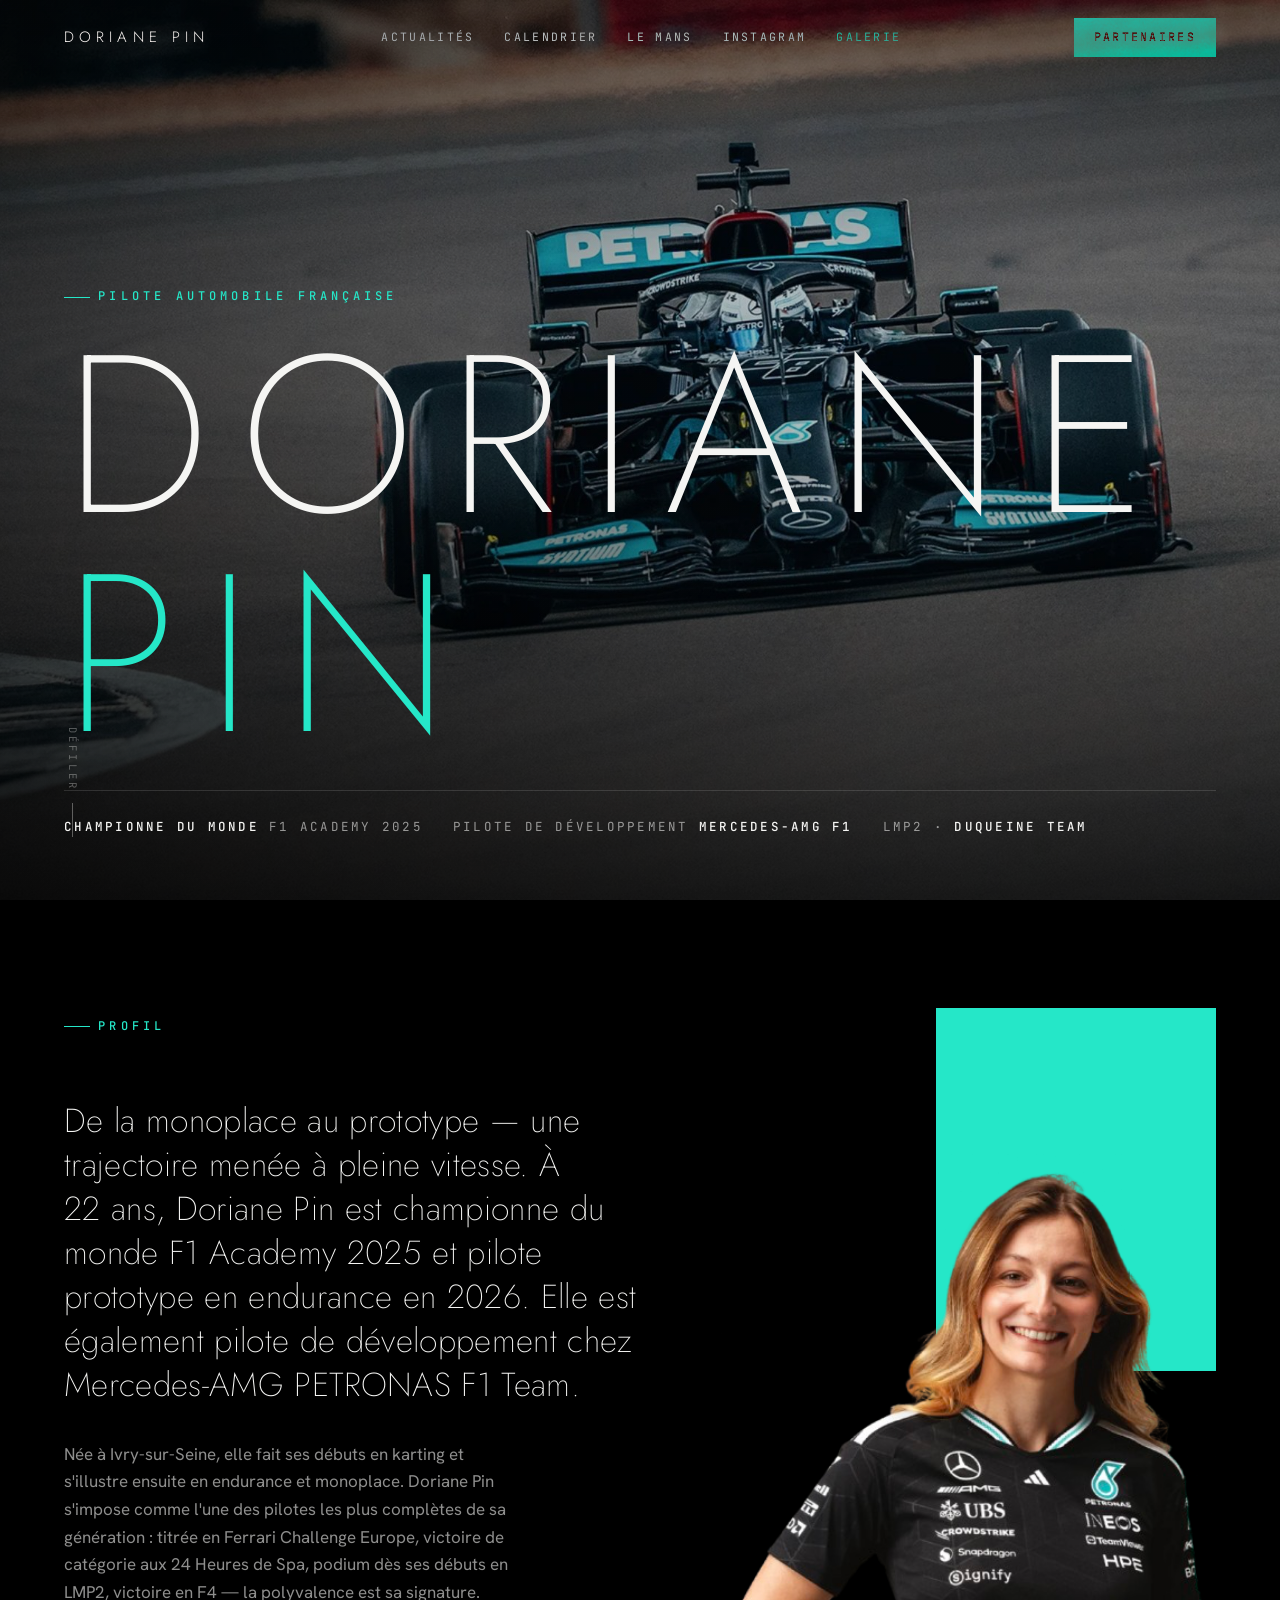
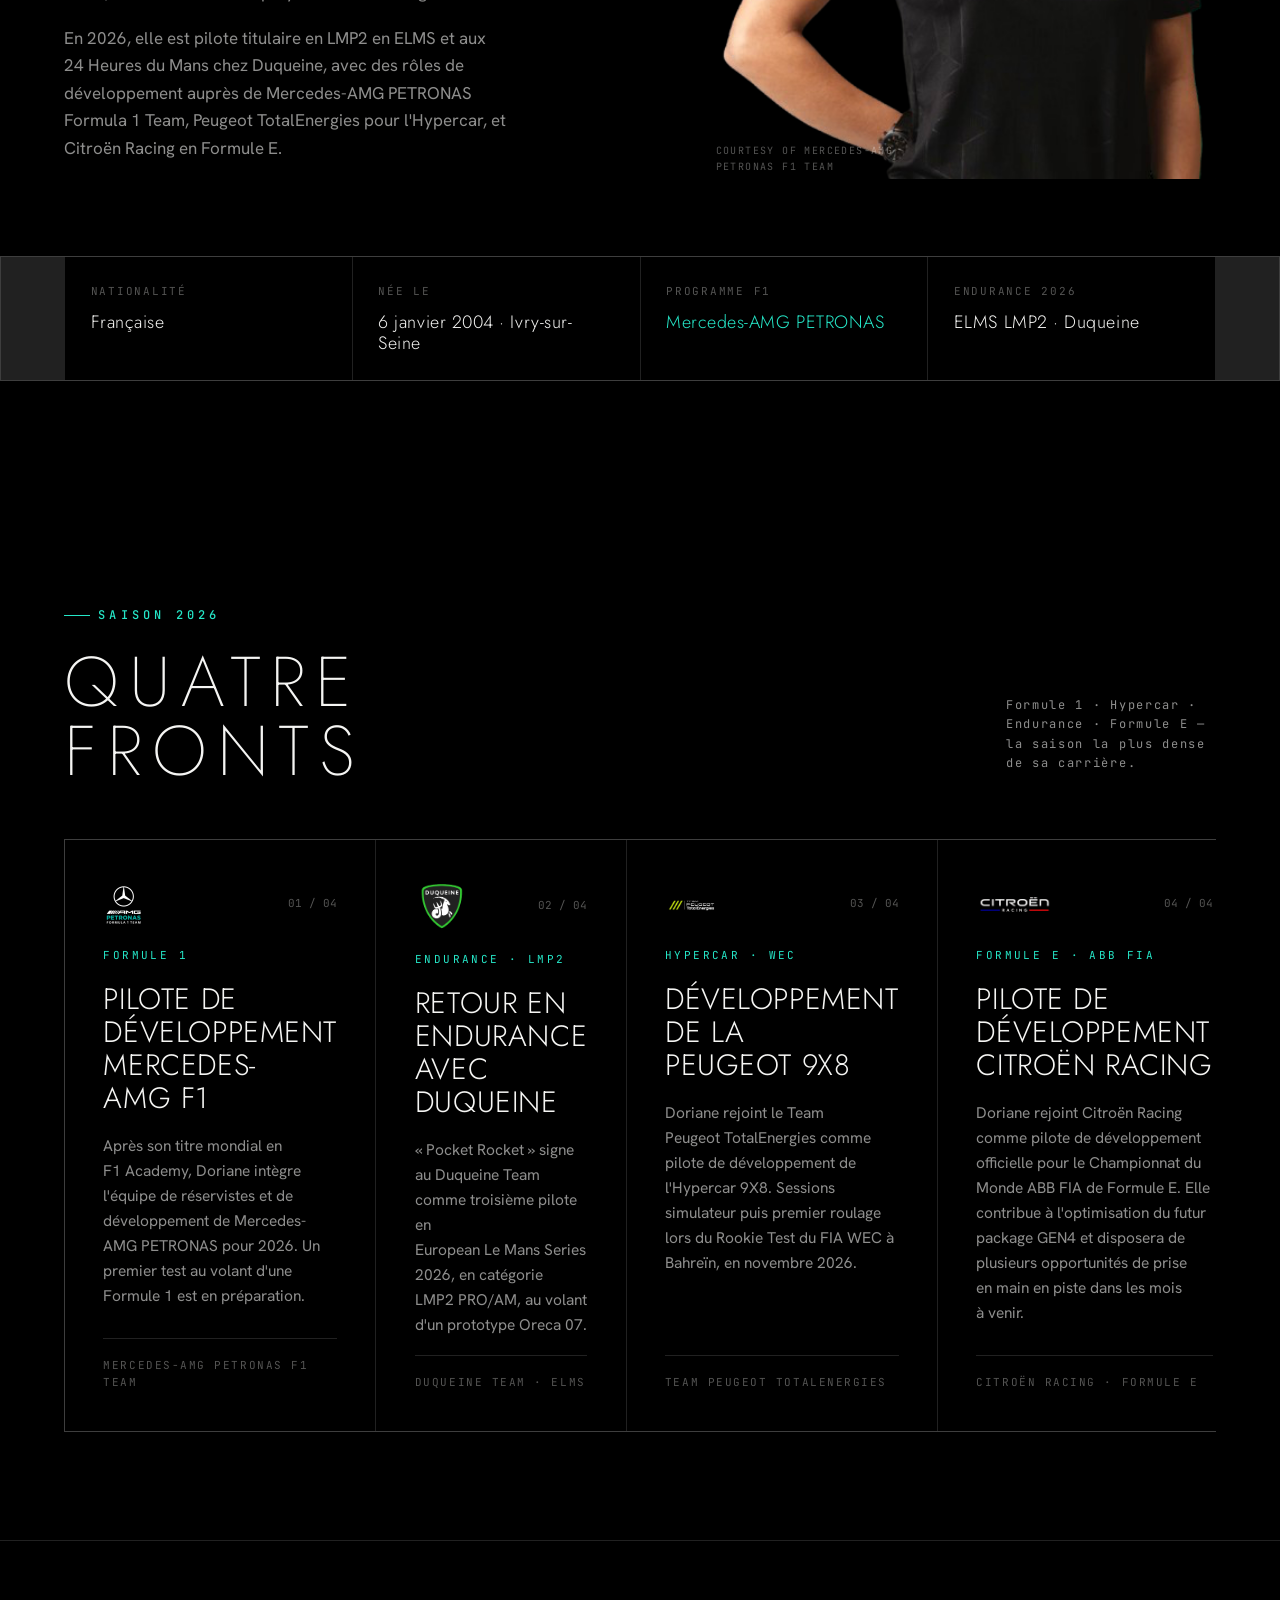
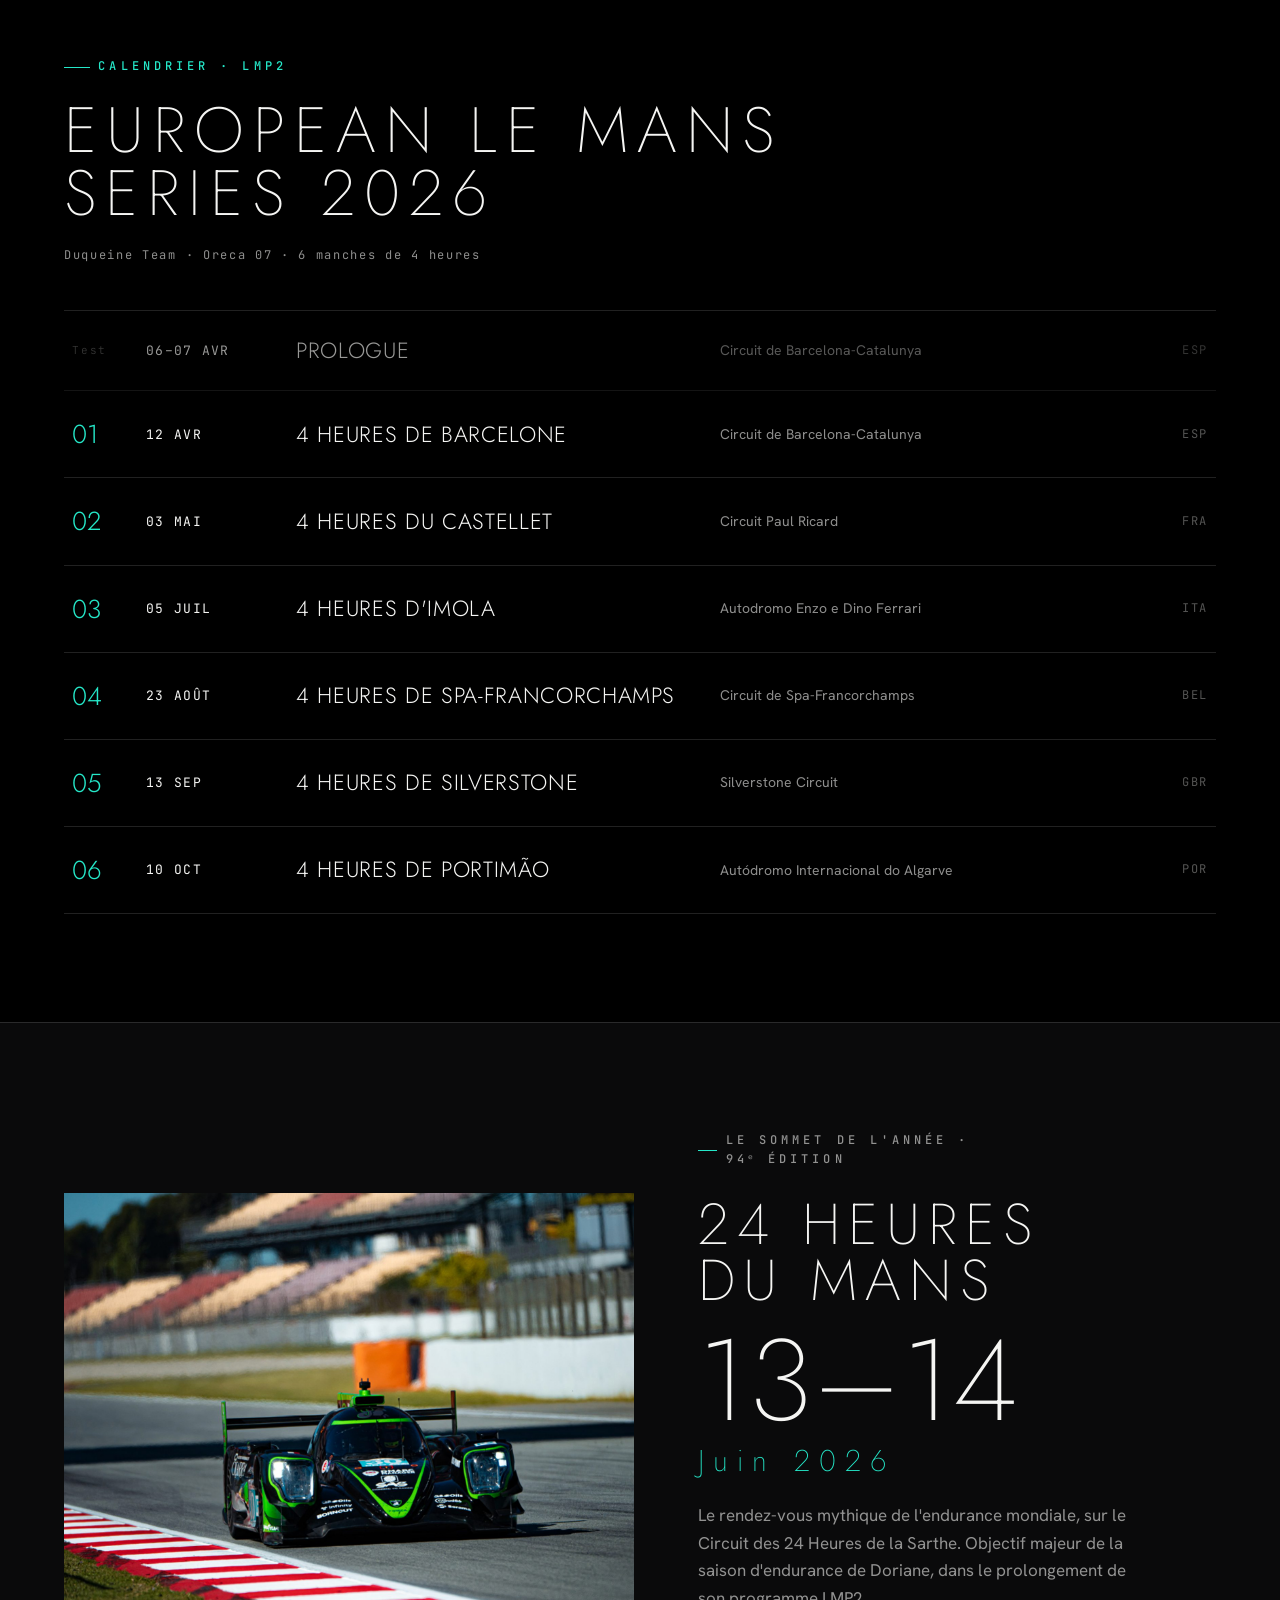
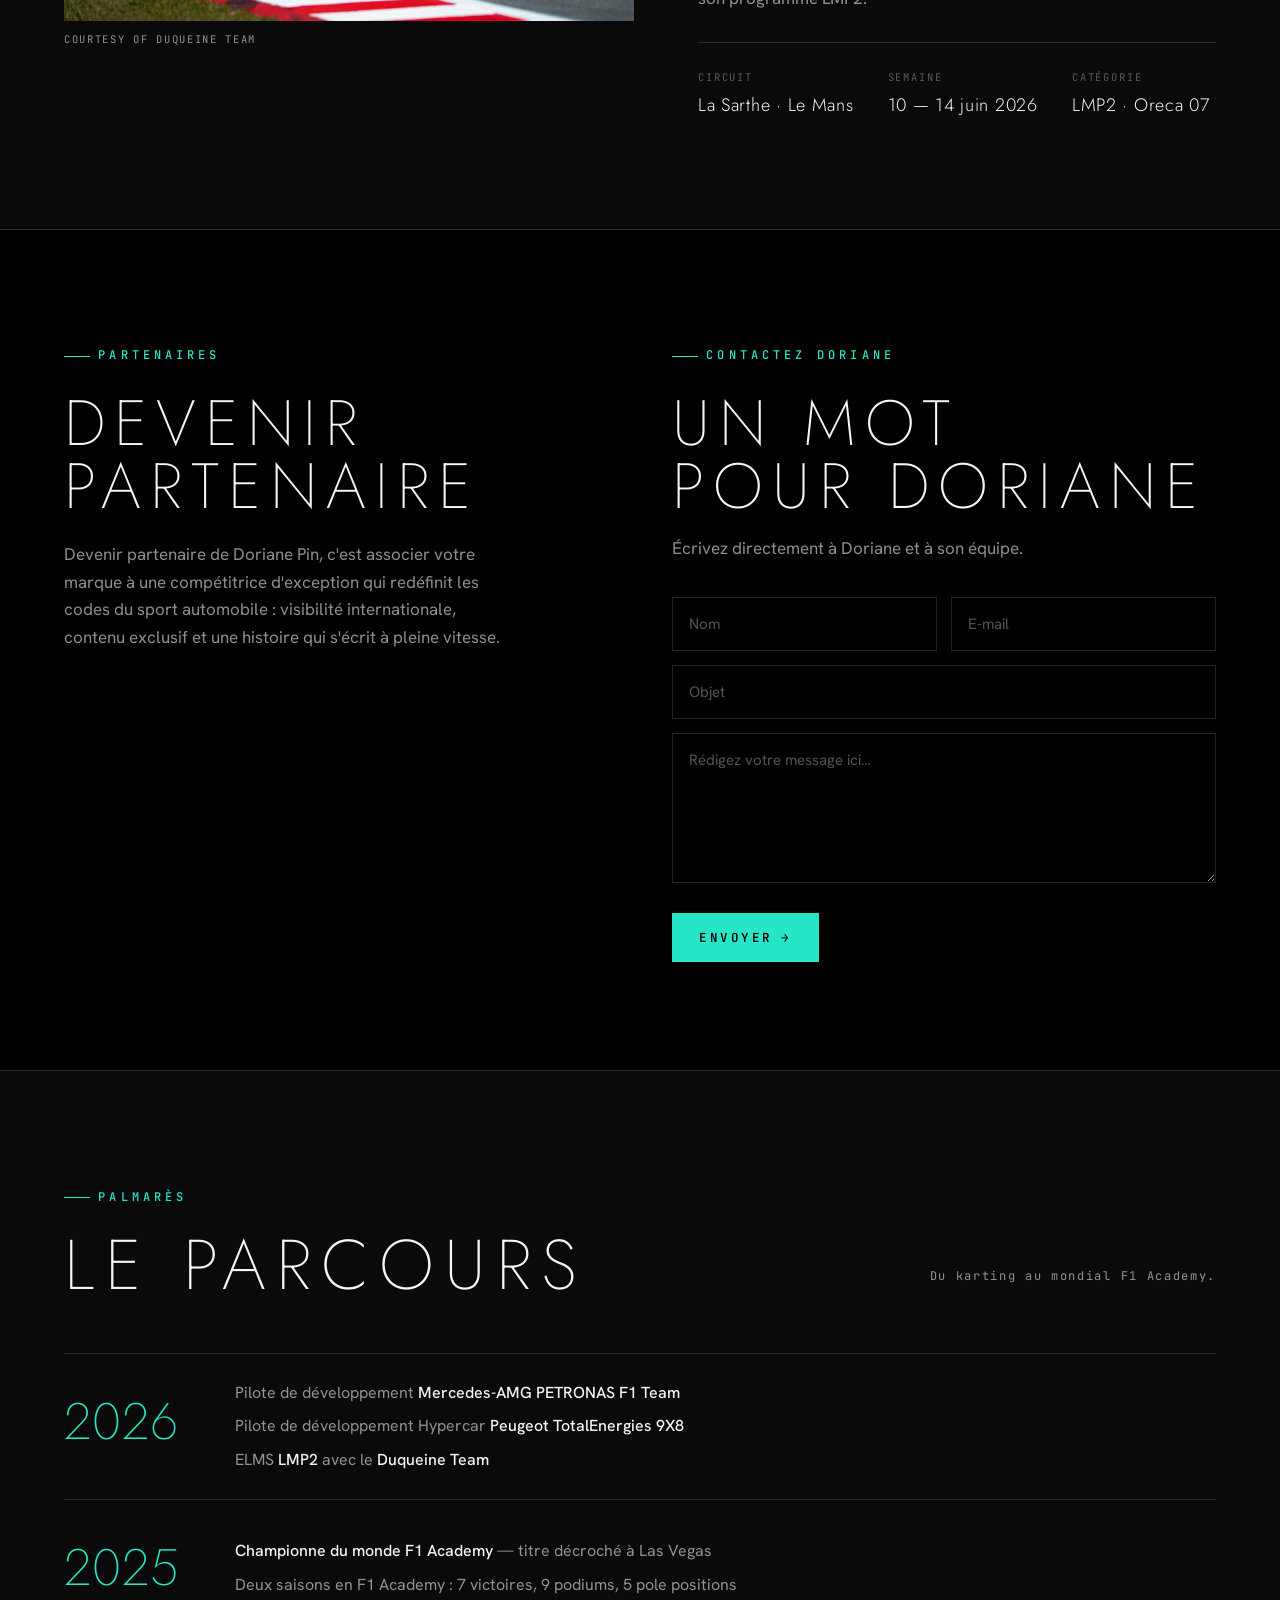
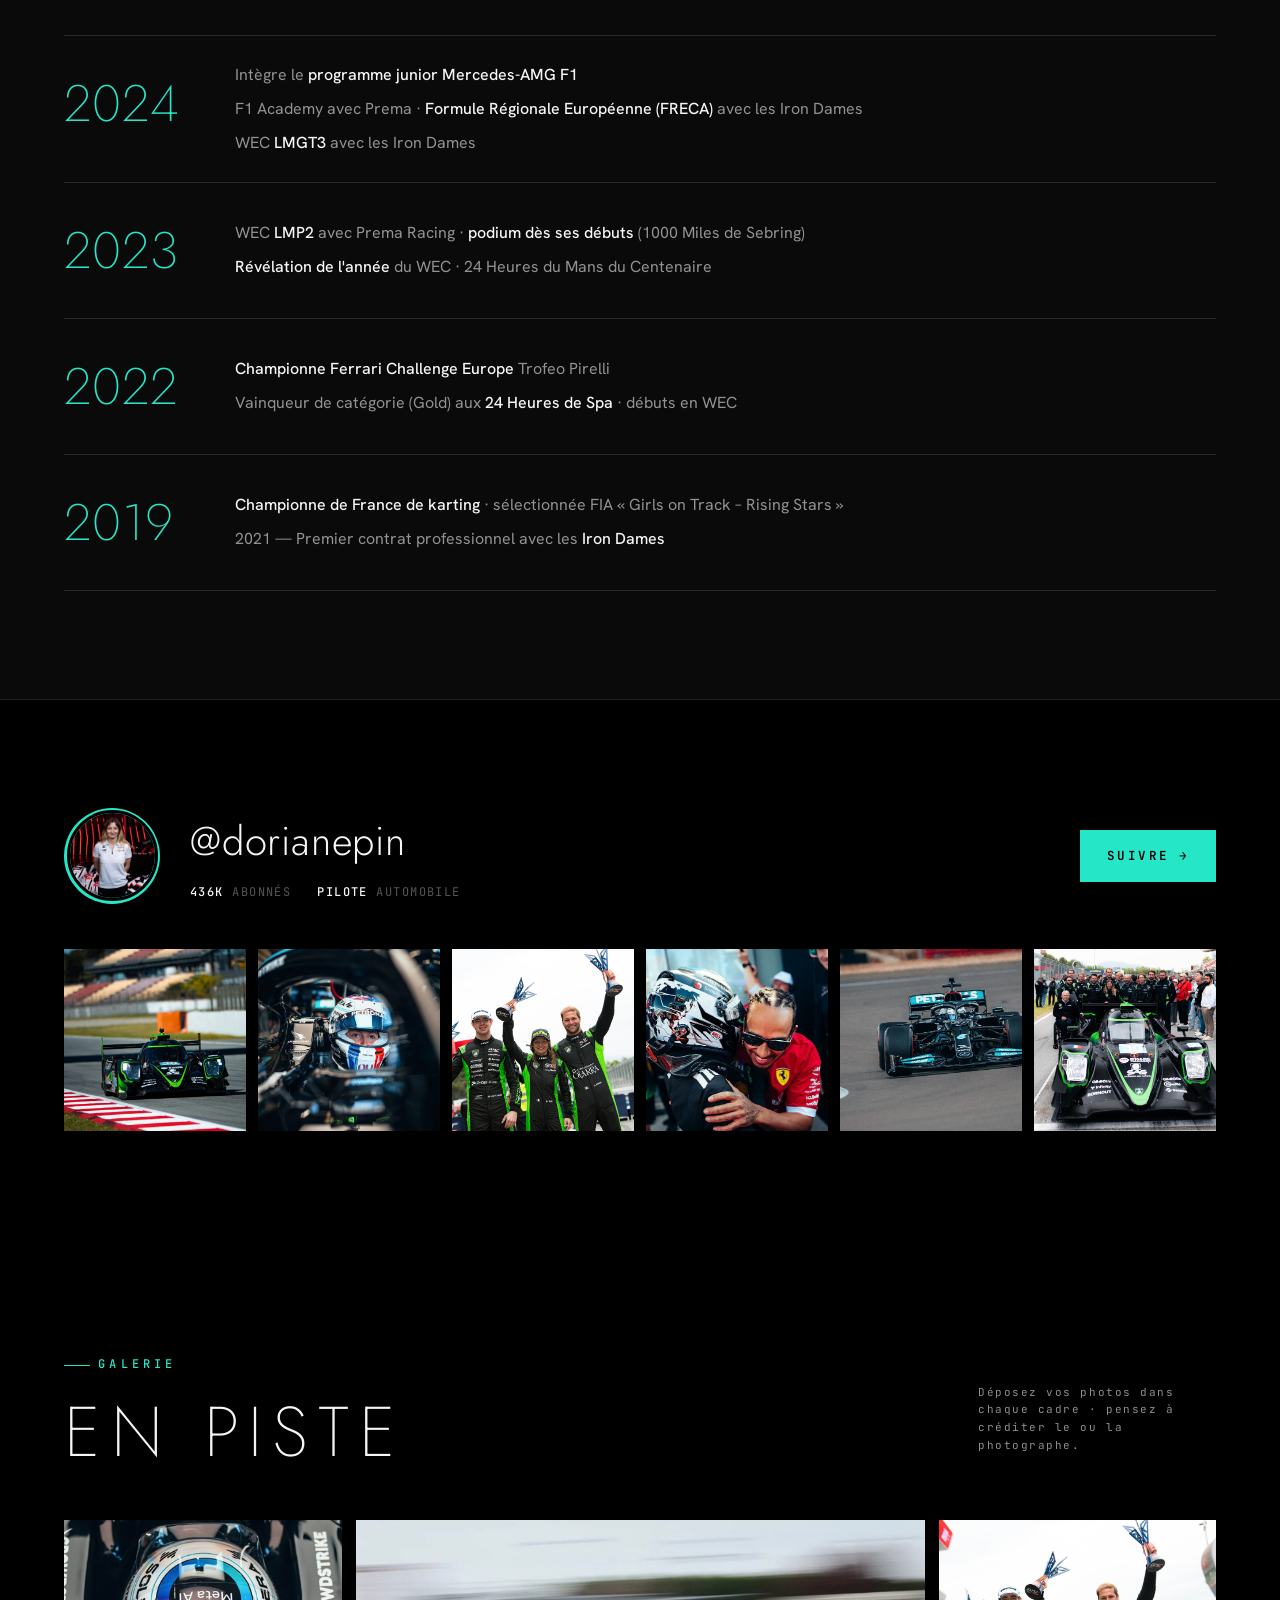
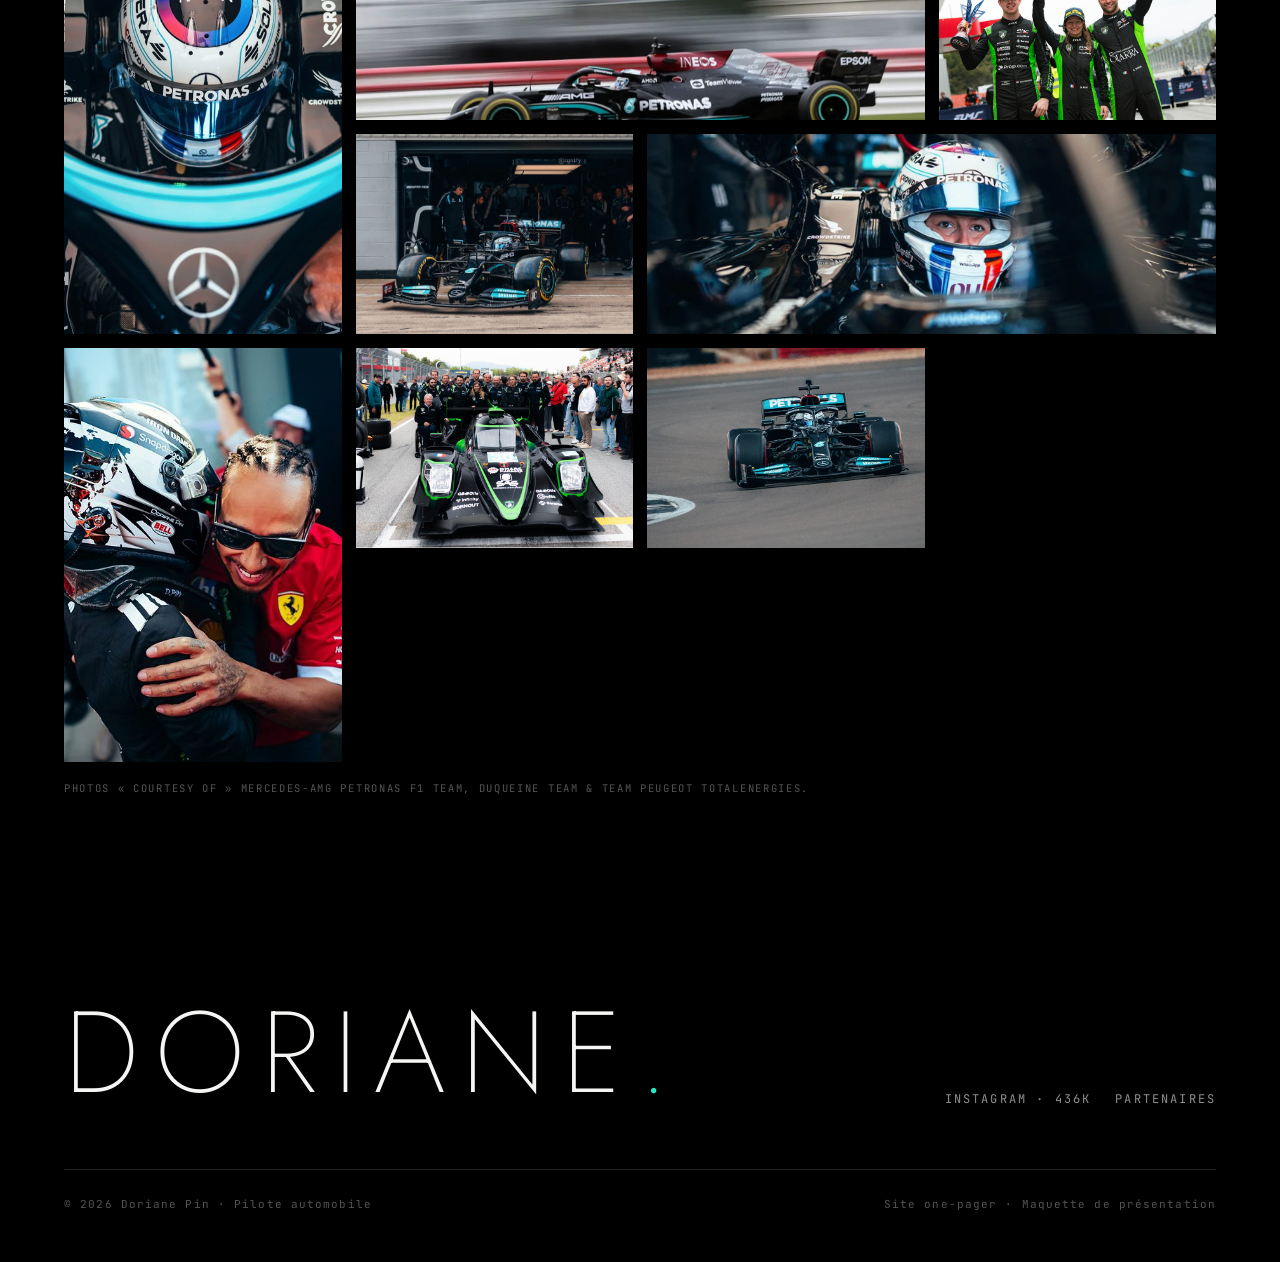
==== index.html @ 838fd4f9 "Add files via upload" ====
<!DOCTYPE html>
<html lang="fr">
<head>
<meta charset="UTF-8" />
<meta name="viewport" content="width=device-width, initial-scale=1" />
<title>Doriane Pin — Pilote automobile française | F1 Academy, LMP2 &amp; Mercedes-AMG F1</title>
<meta name="description" content="Doriane Pin, pilote automobile française : championne du monde F1 Academy 2025, pilote de développement Mercedes-AMG PETRONAS F1 Team, titulaire LMP2 en ELMS et aux 24 Heures du Mans chez Duqueine." />
<meta name="robots" content="index, follow, max-image-preview:large" />
<meta name="theme-color" content="#000000" />
<link rel="canonical" href="https://dorianepin.netlify.app/" />
<meta property="og:type" content="profile" />
<meta property="og:site_name" content="Doriane Pin" />
<meta property="og:title" content="Doriane Pin — Pilote automobile française" />
<meta property="og:description" content="Championne du monde F1 Academy 2025. Pilote de développement Mercedes-AMG PETRONAS F1 Team. LMP2 en ELMS et aux 24 Heures du Mans chez Duqueine." />
<meta property="og:image" content="https://dorianepin.netlify.app/assets/merc_car_front.jpg" />
<meta property="og:url" content="https://dorianepin.netlify.app/" />
<meta property="og:locale" content="fr_FR" />
<meta name="twitter:card" content="summary_large_image" />
<meta name="twitter:title" content="Doriane Pin — Pilote automobile française" />
<meta name="twitter:description" content="Championne du monde F1 Academy 2025 · Mercedes-AMG PETRONAS F1 · LMP2 Duqueine" />
<meta name="twitter:image" content="https://dorianepin.netlify.app/assets/merc_car_front.jpg" />
<script type="application/ld+json">
{"@context":"https://schema.org","@type":"Person","name":"Doriane Pin","url":"https://dorianepin.netlify.app/","image":"https://dorianepin.netlify.app/assets/doriane_profil_v3.png","nationality":"Française","birthDate":"2004-01-06","birthPlace":"Ivry-sur-Seine, France","jobTitle":"Pilote automobile","description":"Championne du monde F1 Academy 2025, pilote de développement Mercedes-AMG PETRONAS F1 Team et pilote titulaire LMP2 en ELMS et aux 24 Heures du Mans chez Duqueine Team.","affiliation":[{"@type":"SportsOrganization","name":"Mercedes-AMG PETRONAS F1 Team"},{"@type":"SportsOrganization","name":"Duqueine Team"},{"@type":"SportsOrganization","name":"Peugeot TotalEnergies"},{"@type":"SportsOrganization","name":"Citroën Racing"}],"sameAs":["https://www.instagram.com/dorianepin/"]}
</script>
<link rel="preconnect" href="https://fonts.googleapis.com" />
<link rel="preconnect" href="https://fonts.gstatic.com" crossorigin />
<link href="https://fonts.googleapis.com/css2?family=Jost:wght@200;300;400&family=Hanken+Grotesk:wght@300;400;500;600&family=JetBrains+Mono:wght@400;500&display=swap" rel="stylesheet" />
<link rel="stylesheet" href="styles.css" />
<style>
  /* ============== HERO ============== */
  .hero { position: relative; min-height: 100svh; display: flex; flex-direction: column; }
  .hero__media { position: absolute; inset: 0; z-index: 0; }
  .hero__media img { width: 100%; height: 100%; object-fit: cover; object-position: center 38%; display:block; }
  /* universal photo fill */
  .ph { width: 100%; height: 100%; object-fit: cover; object-position: center; display: block; }
  .hero__scrim {
    position: absolute; inset: 0; z-index: 1; pointer-events: none;
    background:
      linear-gradient(rgba(0,0,0,.24), rgba(0,0,0,.24)),
      linear-gradient(180deg, rgba(0,0,0,.45) 0%, rgba(0,0,0,0) 30%, rgba(0,0,0,0) 46%, rgba(0,0,0,.74) 100%),
      linear-gradient(75deg, rgba(0,0,0,.55) 0%, rgba(0,0,0,0) 62%);
  }
  .hero__inner {
    position: relative; z-index: 2;
    flex: 1; display: flex; flex-direction: column; justify-content: flex-end;
    padding: 0 var(--gut) clamp(40px, 7vh, 92px);
    max-width: var(--maxw); margin-inline: auto; width: 100%;
  }
  .hero__name {
    font-size: clamp(64px, 17.5vw, 280px);
    font-weight: 200;
    margin: 18px 0 0;
  }
  .hero__name .pin { color: var(--teal); display: block; }
  .hero__sub {
    display: flex; flex-wrap: wrap; gap: 10px 30px; align-items: baseline;
    margin-top: 26px; padding-top: 26px; border-top: 1px solid var(--line);
  }
  .hero__sub .stat { font-family: var(--f-mono); font-size: 12.5px; letter-spacing: .18em; text-transform: uppercase; color: var(--ink-dim); }
  .hero__sub .stat b { color: var(--ink); font-weight: 500; }
  .hero__partners { display: flex; flex-wrap: wrap; gap: 14px 26px; align-items: center; margin-top: 22px; }
  .hero__partners span { font-family: var(--f-display); font-weight:300; font-size: 12px; letter-spacing:.22em; text-transform: uppercase; color: var(--ink-faint); position: relative; }
  .hero__partners span + span::before { content:"·"; position:absolute; left:-15px; color: var(--teal); }
  .scrollcue {
    position: absolute; left: var(--gut); bottom: clamp(40px,7vh,92px); z-index: 2;
    writing-mode: vertical-rl; font-family: var(--f-mono); font-size: 10.5px;
    letter-spacing: .3em; text-transform: uppercase; color: var(--ink-faint);
    display: flex; align-items: center; gap: 12px;
  }
  @media (max-width: 760px){ .scrollcue { display:none; } .hero__partners{ display:none; } }

  /* ============== INTRO ============== */
  .intro-grid { display: grid; grid-template-columns: 1fr; gap: clamp(40px,5vw,80px); }
  @media (min-width: 900px){ .intro-grid { grid-template-columns: 1.08fr 0.92fr; align-items: stretch; } }
  .intro-body p { color: var(--ink-dim); max-width: 46ch; }
  .intro-body p + p { margin-top: 1.1em; }
  .intro-portrait { position: relative; align-self: end; width: 100%; max-width: 430px; margin-inline: auto; }
  .intro-portrait::before {
    content: ""; position: absolute; top: 0; right: 0;
    width: 56%; height: 47%; background: var(--teal); z-index: 0;
  }
  .intro-portrait img { position: relative; z-index: 1; display: block; width: 100%; height: auto; }
  .intro-portrait .ip-credit {
    position: relative; z-index: 1; display: block; margin-top: 10px;
    font-family: var(--f-mono); font-size: 10px; letter-spacing: .14em;
    text-transform: uppercase; color: var(--ink-faint);
  }
  @media (min-width: 900px){
    .intro-portrait { align-self: stretch; max-width: none; margin: 0; min-height: 520px; }
    .intro-portrait img { position: absolute; inset: 0; width: 100%; height: 100%; object-fit: contain; object-position: bottom right; }
    .intro-portrait .ip-credit { position: absolute; left: 0; bottom: 4px; margin: 0; max-width: 40%; }
  }
  /* full-width fact band */
  .intro-facts { display: grid; grid-template-columns: repeat(2,1fr); gap: 1px; background: var(--line); border: 1px solid var(--line); margin-top: clamp(44px,6vw,80px); }
  @media (min-width: 760px){ .intro-facts { grid-template-columns: repeat(4,1fr); } }
  .intro-facts .ff { background: var(--bg); padding: clamp(20px,2vw,28px) clamp(20px,2vw,26px); display: flex; flex-direction: column; gap: 11px; }
  .intro-facts .ff .k { font-family: var(--f-mono); font-size: 11px; letter-spacing: .16em; text-transform: uppercase; color: var(--ink-faint); }
  .intro-facts .ff .v { font-family: var(--f-display); font-weight: 300; font-size: clamp(15px,1.4vw,19px); letter-spacing: .03em; line-height: 1.2; }
  .intro-facts .ff .v.accent { color: var(--teal); }
  .fact-list { display: grid; gap: 0; border-top: 1px solid var(--line); }
  .fact-list .row {
    display: grid; grid-template-columns: 1fr auto; gap: 20px;
    padding: 17px 0; border-bottom: 1px solid var(--line);
  }
  .fact-list .k { font-family: var(--f-mono); font-size: 11.5px; letter-spacing:.16em; text-transform: uppercase; color: var(--ink-faint); align-self:center; }
  .fact-list .v { font-family: var(--f-display); font-weight: 300; font-size: clamp(15px,1.5vw,19px); letter-spacing:.04em; text-align: right; }
  .fact-list .v.accent { color: var(--teal); }

  /* ============== NEWS ============== */
  .sec-head { display: grid; grid-template-columns: 1fr auto; align-items: end; gap: 24px 40px; margin-bottom: clamp(40px,6vh,72px); }
  .sec-head h2 { font-size: clamp(34px,5.5vw,76px); }
  @media (max-width: 720px){ .sec-head { grid-template-columns: 1fr; } }
  .news-grid { display: grid; grid-template-columns: 1fr; gap: 1px; background: var(--line); border: 1px solid var(--line); }
  @media (min-width: 700px){ .news-grid { grid-template-columns: repeat(2,1fr); } }
  @media (min-width: 1200px){ .news-grid { grid-template-columns: repeat(4,1fr); } }
  .news-card { background: var(--bg); padding: clamp(28px,3vw,46px); display: flex; flex-direction: column; gap: 18px; min-height: 380px; transition: background .4s; }
  .news-card:hover { background: var(--bg-card); }
  .news-card .card-top { display: flex; align-items: center; justify-content: space-between; gap: 16px; min-height: 50px; }
  .news-card .card-logo { height: 46px; width: auto; max-width: 64%; object-fit: contain; object-position: left center; display: block; }
  .news-card .card-logo.peugeot { height: 30px; }
  .news-card .card-logo.duqueine { height: 54px; }
  .news-card .card-logo.citroen { height: 32px; }
  .news-card .tag { font-family: var(--f-mono); font-size: 11px; letter-spacing:.22em; text-transform: uppercase; color: var(--teal); }
  .news-card .idx { font-family: var(--f-mono); font-size: 11px; color: var(--ink-faint); }
  .news-card h3 { font-family: var(--f-display); font-weight: 300; font-size: clamp(22px,2.3vw,30px); line-height: 1.12; letter-spacing:.02em; text-transform: uppercase; margin: 0; }
  .news-card p { color: var(--ink-dim); font-size: 15.5px; margin: 0; }
  .news-card .foot { margin-top: auto; font-family: var(--f-mono); font-size: 11px; letter-spacing:.14em; text-transform: uppercase; color: var(--ink-faint); padding-top: 18px; border-top: 1px solid var(--line); }

  /* ============== CALENDAR ============== */
  .cal-head { display:block; margin-bottom: 44px; }
  .cal-head h2 { max-width: 20ch; margin-top: 22px; }
  .cal-head .cal-note { display:block; margin-top: 22px; }
  .cal { border-top: 1px solid var(--line); }
  .cal-row {
    display: grid; grid-template-columns: 56px 132px 1fr 1fr 64px;
    align-items: center; gap: 18px;
    padding: 22px 8px; border-bottom: 1px solid var(--line);
    transition: background .35s, padding-left .35s;
  }
  .cal-row:hover { background: var(--bg-card); padding-left: 18px; }
  .cal-row.test { opacity: .62; }
  .cal-row .rnd { font-family: var(--f-display); font-weight: 300; font-size: 26px; color: var(--teal); }
  .cal-row.test .rnd { font-family: var(--f-mono); font-size: 11px; letter-spacing:.16em; color: var(--ink-faint); }
  .cal-row .date { font-family: var(--f-mono); font-size: 13px; letter-spacing:.1em; }
  .cal-row .ev { font-family: var(--f-display); font-weight: 300; font-size: clamp(16px,1.8vw,22px); letter-spacing:.03em; text-transform: uppercase; }
  .cal-row .track { color: var(--ink-dim); font-size: 14px; }
  .cal-row .cc { font-family: var(--f-mono); font-size: 12px; letter-spacing:.14em; color: var(--ink-faint); text-align: right; }
  @media (max-width: 820px){
    .cal-row { grid-template-columns: 44px 1fr 50px; row-gap: 4px; }
    .cal-row .date { grid-column: 2 / 3; }
    .cal-row .ev   { grid-column: 2 / 4; }
    .cal-row .track{ grid-column: 2 / 4; }
    .cal-row .cc   { grid-column: 3 / 4; grid-row: 1; }
    .cal-row .rnd  { grid-row: 1 / 3; }
  }

  /* ============== LE MANS ============== */
  .lemans { position: relative; background: var(--bg-soft); border-block: 1px solid var(--line); }
  .lemans-grid { display: grid; grid-template-columns: 1fr; gap: clamp(34px,5vw,72px); align-items: center; }
  @media (min-width: 920px){ .lemans-grid { grid-template-columns: 1.1fr 1fr; } }
  .lemans .media { width: 100%; aspect-ratio: 4/3; overflow: hidden; background: #0e0e10; box-shadow: inset 0 0 0 1px var(--line); }
  .lemans .media img { width: 100%; height: 100%; object-fit: cover; object-position: center; display:block; }
  .lemans .big-date { font-family: var(--f-display); font-weight: 200; font-size: clamp(60px,9vw,132px); line-height:.92; letter-spacing:.02em; }
  .lemans .big-date .mo { display:block; font-size: clamp(20px,2.4vw,30px); letter-spacing:.3em; color: var(--teal); margin-top: 14px; }
  .lemans p { color: var(--ink-dim); max-width: 44ch; }
  .lemans .meta { display:flex; gap: 34px; flex-wrap: wrap; margin-top: 30px; padding-top: 26px; border-top: 1px solid var(--line); }
  .lemans .meta div span { display:block; font-family: var(--f-mono); font-size: 10.5px; letter-spacing:.18em; text-transform: uppercase; color: var(--ink-faint); margin-bottom: 5px; }
  .lemans .meta div b { font-family: var(--f-display); font-weight: 300; font-size: 18px; letter-spacing:.04em; }

  /* ============== GALLERY ============== */
  .gallery { display: grid; gap: 14px; grid-template-columns: repeat(2, 1fr); }
  @media (min-width: 760px){ .gallery { grid-template-columns: repeat(4, 1fr); grid-auto-rows: 200px; } }
  .gallery figure { margin: 0; position: relative; overflow: hidden; background:#0e0e10; }
  .gallery img { width: 100%; height: 100%; object-fit: cover; object-position: center; display:block; }
  .gallery .g-tall { grid-row: span 2; }
  .gallery .g-wide { grid-column: span 2; }
  .gallery figcaption { font-family: var(--f-mono); font-size: 10px; letter-spacing:.14em; text-transform: uppercase; color: var(--ink-faint); margin-top: 8px; }
  @media (max-width: 759px){ .gallery figure { aspect-ratio: 1; } .gallery .g-tall, .gallery .g-wide { grid-column: span 2; } }

  /* ============== PARTNERS ============== */


  /* ============== INSTAGRAM ============== */
  .ig-head { display: flex; align-items: center; justify-content: space-between; flex-wrap: wrap; gap: 24px; margin-bottom: clamp(34px,5vh,56px); }
  .ig-id { display: flex; align-items: center; gap: clamp(18px,2.5vw,30px); }
  .ig-ring { width: clamp(64px,9vw,96px); height: clamp(64px,9vw,96px); border-radius: 50%; padding: 2.5px; background: var(--teal); flex-shrink: 0; }
  .ig-ring img { width: 100%; height: 100%; border-radius: 50%; object-fit: cover; object-position: center 25%; border: 3px solid var(--bg); display: block; }
  .ig-handle { display: block; font-family: var(--f-display); font-weight: 300; font-size: clamp(24px,3.4vw,40px); letter-spacing: .02em; }
  .ig-handle:hover { color: var(--teal); }
  .ig-stats { display: flex; gap: 26px; margin-top: 10px; flex-wrap: wrap; }
  .ig-stats span { font-family: var(--f-mono); font-size: 12px; letter-spacing: .12em; text-transform: uppercase; color: var(--ink-faint); }
  .ig-stats b { color: var(--ink); font-weight: 500; }
  .ig-grid { display: grid; grid-template-columns: repeat(3,1fr); gap: 10px; }
  @media (min-width: 760px){ .ig-grid { grid-template-columns: repeat(6,1fr); gap: 12px; } }
  .ig-tile { position: relative; aspect-ratio: 1; overflow: hidden; background:#0e0e10; }
  .ig-tile img { width: 100%; height: 100%; object-fit: cover; display: block; transition: transform .6s cubic-bezier(.2,.7,.2,1), opacity .4s; }
  .ig-tile::after { content: ""; position: absolute; inset: 0; background: rgba(0,0,0,.4); opacity: 0; transition: opacity .35s; }
  .ig-tile .glyph { position: absolute; top: 10px; right: 10px; width: 17px; height: 17px; border: 1.6px solid #fff; border-radius: 5px; opacity: 0; transform: scale(.8); transition: opacity .35s, transform .35s; z-index: 2; }
  .ig-tile .glyph::after { content: ""; position: absolute; top: 3px; right: 3px; width: 4px; height: 4px; border-radius: 50%; border: 1.6px solid #fff; }
  .ig-tile:hover img { transform: scale(1.06); }
  .ig-tile:hover::after { opacity: 1; }
  .ig-tile:hover .glyph { opacity: 1; transform: none; }

  /* ============== CONTACT ============== */
  .contact-grid { display: grid; grid-template-columns: 1fr; gap: clamp(34px,5vw,80px); align-items: stretch; }
  @media (min-width: 920px){ .contact-grid { grid-template-columns: 1fr 1fr; } }
  form .frow { display: grid; grid-template-columns: 1fr 1fr; gap: 14px; }
  form input, form textarea {
    width: 100%; background: transparent; color: var(--ink);
    border: 1px solid var(--line); padding: 16px 16px; margin-top: 14px;
    font-family: var(--f-body); font-size: 15px;
    transition: border-color .3s;
  }
  form .frow input { margin-top: 0; }
  form input:focus, form textarea:focus { outline: none; border-color: var(--teal); }
  form input::placeholder, form textarea::placeholder { color: var(--ink-faint); }
  form textarea { resize: vertical; min-height: 150px; }
  .form-ok { color: var(--teal); font-family: var(--f-mono); font-size: 12px; letter-spacing:.12em; margin-top: 16px; min-height: 1.2em; }

  /* ============== PALMARES ============== */
  .palmares { background: var(--bg-soft); border-top: 1px solid var(--line); }
  .timeline { border-top: 1px solid var(--line); }
  .t-row { display: grid; grid-template-columns: 120px 1fr; gap: clamp(18px,4vw,60px); padding: 26px 0; border-bottom: 1px solid var(--line); }
  .t-row .yr { font-family: var(--f-display); font-weight: 200; font-size: clamp(30px,4vw,52px); color: var(--teal); letter-spacing:.02em; }
  .t-row ul { margin: 0; padding: 0; list-style: none; display: grid; gap: 8px; align-content: center; }
  .t-row li { font-size: 16px; color: var(--ink-dim); }
  .t-row li b { color: var(--ink); font-weight: 500; }
  @media (max-width: 620px){ .t-row { grid-template-columns: 1fr; gap: 8px; } }

  /* ============== FOOTER ============== */
  footer { padding: clamp(60px,9vh,120px) var(--gut) 48px; }
  .foot-top { display:flex; justify-content: space-between; align-items: flex-end; flex-wrap: wrap; gap: 30px; }
  .foot-name { font-size: clamp(40px,9vw,120px); }
  .foot-social { display:flex; gap: 24px; }
  .foot-social a { font-family: var(--f-mono); font-size: 12px; letter-spacing:.18em; text-transform: uppercase; color: var(--ink-dim); transition: color .3s; }
  .foot-social a:hover { color: var(--teal); }
  .foot-bottom { display:flex; justify-content: space-between; flex-wrap: wrap; gap: 14px; margin-top: 60px; padding-top: 26px; border-top: 1px solid var(--line); }
  .foot-bottom span { font-family: var(--f-mono); font-size: 11px; letter-spacing:.1em; color: var(--ink-faint); }

  /* ============== MOBILE NAV + SCROLL-SPY ============== */
  .nav .links a.active { color: var(--teal); opacity: 1; }
  .nav-toggle {
    display: none; flex-direction: column; gap: 6px; width: 44px; height: 44px;
    background: none; border: 0; cursor: pointer; padding: 0; align-items: center; justify-content: center; z-index: 70;
  }
  .nav-toggle span { width: 26px; }
  .nav-toggle span { display: block; height: 1.5px; width: 100%; background: #fff; transition: transform .4s, opacity .3s; }
  .nav-toggle.open span:nth-child(1) { transform: translateY(7.5px) rotate(45deg); }
  .nav-toggle.open span:nth-child(2) { transform: translateY(-7.5px) rotate(-45deg); }
  .mobile-menu {
    position: fixed; inset: 0; z-index: 60; background: #000;
    display: flex; flex-direction: column; justify-content: center;
    padding: 0 var(--gut); gap: 4px;
    transform: translateY(-101%); transition: transform .55s cubic-bezier(.76,0,.24,1);
  }
  .mobile-menu.open { transform: none; }
  .mobile-menu a {
    font-family: var(--f-display); font-weight: 200; text-transform: uppercase;
    letter-spacing: .06em; font-size: clamp(34px, 9vw, 58px); color: var(--ink);
    padding: 14px 0; border-bottom: 1px solid var(--line); transition: color .3s;
  }
  .mobile-menu a:active, .mobile-menu a.active { color: var(--teal); }
  @media (max-width: 760px){ .nav-toggle { display: flex; } }
</style>
</head>
<body>

<template id="__bundler_thumbnail">
  <svg viewBox="0 0 100 100" xmlns="http://www.w3.org/2000/svg">
    <rect width="100" height="100" fill="#000000"/>
    <text x="50" y="52" font-family="Jost, system-ui, sans-serif" font-size="30" font-weight="300" letter-spacing="2" fill="#25e7c8" text-anchor="middle" dominant-baseline="central">DP</text>
  </svg>
</template>

<!-- ============ NAV ============ -->
<nav class="nav" id="nav">
  <a href="#top" class="brand">Doriane&nbsp;Pin</a>
  <div class="links" id="navLinks">
    <a href="#actu">Actualités</a>
    <a href="#elms">Calendrier</a>
    <a href="#lemans">Le Mans</a>
    <a href="#instagram">Instagram</a>
    <a href="#galerie">Galerie</a>
  </div>
  <a class="nav-cta" href="#partenaires">Partenaires</a>
  <button class="nav-toggle" id="navToggle" aria-label="Menu" aria-expanded="false"><span></span><span></span></button>
</nav>

<!-- mobile menu -->
<div class="mobile-menu" id="mobileMenu">
  <a href="#actu">Actualités</a>
  <a href="#elms">Calendrier</a>
  <a href="#lemans">Le Mans</a>
  <a href="#instagram">Instagram</a>
  <a href="#galerie">Galerie</a>
</div>

<!-- ============ HERO ============ -->
<header class="hero" id="top" data-screen-label="Hero">
  <div class="hero__media">
    <img src="assets/merc_car_front.jpg" alt="Doriane Pin — monoplace" />
  </div>
  <div class="hero__scrim"></div>
  <div class="hero__inner">
    <p class="eyebrow">Pilote automobile française</p>
    <h1 class="display hero__name">Doriane<span class="pin">Pin</span></h1>
    <div class="hero__sub">
      <span class="stat"><b>Championne du monde</b> F1 Academy 2025</span>
      <span class="stat">Pilote de développement <b>Mercedes-AMG&nbsp;F1</b></span>
      <span class="stat">LMP2 · <b>Duqueine&nbsp;Team</b></span>
    </div>
  </div>
  <div class="scrollcue">Défiler <span style="width:1px;height:34px;background:var(--ink-faint);"></span></div>
</header>

<!-- ============ INTRO ============ -->
<section class="section-pad" id="intro">
  <div class="wrap intro-grid">
    <div data-reveal>
      <p class="eyebrow" style="margin-bottom:30px;">Profil</p>
      <p class="lede">De la monoplace au prototype — une trajectoire menée à pleine vitesse. À 22&nbsp;ans, Doriane Pin est championne du monde&nbsp;F1&nbsp;Academy 2025 et pilote prototype en endurance en 2026. Elle est également pilote de développement chez Mercedes-AMG&nbsp;PETRONAS F1&nbsp;Team.</p>
      <div class="intro-body" style="margin-top:34px;">
        <p>Née à Ivry-sur-Seine, elle fait ses débuts en karting et s'illustre ensuite en endurance et monoplace. Doriane Pin s'impose comme l'une des pilotes les plus complètes de sa génération&nbsp;: titrée en Ferrari&nbsp;Challenge Europe, victoire de catégorie aux 24&nbsp;Heures de Spa, podium dès ses débuts en LMP2, victoire en F4 — la polyvalence est sa signature.</p>
        <p>En 2026, elle est pilote titulaire en LMP2 en ELMS et aux 24&nbsp;Heures du Mans chez Duqueine, avec des rôles de développement auprès de Mercedes-AMG&nbsp;PETRONAS Formula&nbsp;1&nbsp;Team, Peugeot&nbsp;TotalEnergies pour l'Hypercar, et Citroën&nbsp;Racing en Formule&nbsp;E.</p>
      </div>
    </div>
    <div class="intro-portrait" data-reveal style="--d:120ms">
      <img src="assets/doriane_profil_v3.png" alt="Doriane Pin — Mercedes-AMG PETRONAS F1 Team" />
      <span class="ip-credit">Courtesy of Mercedes-AMG PETRONAS F1 Team</span>
    </div>
  </div>
  <div class="wrap intro-facts" data-reveal style="--d:180ms">
    <div class="ff"><span class="k">Nationalité</span><span class="v">Française</span></div>
    <div class="ff"><span class="k">Née le</span><span class="v">6 janvier 2004 · Ivry-sur-Seine</span></div>
    <div class="ff"><span class="k">Programme F1</span><span class="v accent">Mercedes-AMG PETRONAS</span></div>
    <div class="ff"><span class="k">Endurance 2026</span><span class="v">ELMS LMP2 · Duqueine</span></div>
  </div>
</section>

<!-- ============ ACTUALITÉS 2026 ============ -->
<section class="section-pad" id="actu" data-screen-label="Actualités 2026">
  <div class="wrap">
    <div class="sec-head" data-reveal>
      <div>
        <p class="eyebrow" style="margin-bottom:22px;">Saison 2026</p>
        <h2 class="display">Quatre<br>fronts</h2>
      </div>
      <p class="dim mono" style="font-size:12px;letter-spacing:.14em;max-width:30ch;">Formule 1 · Hypercar · Endurance · Formule E — la saison la plus dense de sa carrière.</p>
    </div>

    <div class="news-grid" data-reveal style="--d:80ms">
      <article class="news-card">
        <div class="card-top">
          <img class="card-logo mercedes" src="assets/mercedes_logo.png" alt="Mercedes-AMG PETRONAS F1 Team" />
          <span class="idx">01 / 04</span>
        </div>
        <span class="tag">Formule 1</span>
        <h3>Pilote de développement Mercedes-AMG&nbsp;F1</h3>
        <p>Après son titre mondial en F1&nbsp;Academy, Doriane intègre l'équipe de réservistes et de développement de Mercedes-AMG&nbsp;PETRONAS pour 2026. Un premier test au volant d'une Formule&nbsp;1 est en préparation.</p>
        <div class="foot">Mercedes-AMG PETRONAS F1 Team</div>
      </article>
      <article class="news-card">
        <div class="card-top">
          <img class="card-logo duqueine" src="assets/duqueine_logo.png" alt="Duqueine Team" />
          <span class="idx">02 / 04</span>
        </div>
        <span class="tag">Endurance · LMP2</span>
        <h3>Retour en endurance avec Duqueine</h3>
        <p>« Pocket&nbsp;Rocket » signe au Duqueine&nbsp;Team comme troisième pilote en European&nbsp;Le&nbsp;Mans&nbsp;Series 2026, en catégorie LMP2&nbsp;PRO/AM, au volant d'un prototype Oreca&nbsp;07.</p>
        <div class="foot">Duqueine Team · ELMS</div>
      </article>
      <article class="news-card">
        <div class="card-top">
          <img class="card-logo peugeot" src="assets/peugeot_logo.png" alt="Team Peugeot TotalEnergies" />
          <span class="idx">03 / 04</span>
        </div>
        <span class="tag">Hypercar · WEC</span>
        <h3>Développement de la Peugeot&nbsp;9X8</h3>
        <p>Doriane rejoint le Team Peugeot&nbsp;TotalEnergies comme pilote de développement de l'Hypercar&nbsp;9X8. Sessions simulateur puis premier roulage lors du Rookie&nbsp;Test du FIA&nbsp;WEC à Bahreïn, en novembre&nbsp;2026.</p>
        <div class="foot">Team Peugeot TotalEnergies</div>
      </article>
      <article class="news-card">
        <div class="card-top">
          <img class="card-logo citroen" src="assets/citroen_racing_logo.png" alt="Citroën Racing" />
          <span class="idx">04 / 04</span>
        </div>
        <span class="tag">Formule E · ABB FIA</span>
        <h3>Pilote de développement Citroën&nbsp;Racing</h3>
        <p>Doriane rejoint Citroën&nbsp;Racing comme pilote de développement officielle pour le Championnat du Monde ABB&nbsp;FIA de Formule&nbsp;E. Elle contribue à l'optimisation du futur package&nbsp;GEN4 et disposera de plusieurs opportunités de prise en main en piste dans les mois à venir.</p>
        <div class="foot">Citroën Racing · Formule E</div>
      </article>
    </div>
  </div>
</section>

<!-- ============ ELMS CALENDAR ============ -->
<section class="section-pad" id="elms" data-screen-label="Calendrier ELMS 2026" style="border-top:1px solid var(--line);">
  <div class="wrap">
    <div class="cal-head" data-reveal>
      <p class="eyebrow">Calendrier · LMP2</p>
      <h2 class="display" style="font-size:clamp(32px,5vw,64px);">European Le&nbsp;Mans Series 2026</h2>
      <p class="mono dim cal-note" style="font-size:12px;letter-spacing:.14em;">Duqueine Team · Oreca 07 · 6 manches de 4 heures</p>
    </div>

    <div class="cal" data-reveal style="--d:60ms">
      <div class="cal-row test">
        <span class="rnd">Test</span>
        <span class="date">06–07 AVR</span>
        <span class="ev">Prologue</span>
        <span class="track">Circuit de Barcelona-Catalunya</span>
        <span class="cc">ESP</span>
      </div>
      <div class="cal-row">
        <span class="rnd">01</span>
        <span class="date">12 AVR</span>
        <span class="ev">4 Heures de Barcelone</span>
        <span class="track">Circuit de Barcelona-Catalunya</span>
        <span class="cc">ESP</span>
      </div>
      <div class="cal-row">
        <span class="rnd">02</span>
        <span class="date">03 MAI</span>
        <span class="ev">4 Heures du Castellet</span>
        <span class="track">Circuit Paul Ricard</span>
        <span class="cc">FRA</span>
      </div>
      <div class="cal-row">
        <span class="rnd">03</span>
        <span class="date">05 JUIL</span>
        <span class="ev">4 Heures d'Imola</span>
        <span class="track">Autodromo Enzo e Dino Ferrari</span>
        <span class="cc">ITA</span>
      </div>
      <div class="cal-row">
        <span class="rnd">04</span>
        <span class="date">23 AOÛT</span>
        <span class="ev">4 Heures de Spa-Francorchamps</span>
        <span class="track">Circuit de Spa-Francorchamps</span>
        <span class="cc">BEL</span>
      </div>
      <div class="cal-row">
        <span class="rnd">05</span>
        <span class="date">13 SEP</span>
        <span class="ev">4 Heures de Silverstone</span>
        <span class="track">Silverstone Circuit</span>
        <span class="cc">GBR</span>
      </div>
      <div class="cal-row">
        <span class="rnd">06</span>
        <span class="date">10 OCT</span>
        <span class="ev">4 Heures de Portimão</span>
        <span class="track">Autódromo Internacional do Algarve</span>
        <span class="cc">POR</span>
      </div>
    </div>
  </div>
</section>

<!-- ============ LE MANS ============ -->
<section class="lemans section-pad" id="lemans" data-screen-label="24 Heures du Mans 2026">
  <div class="wrap lemans-grid">
    <div data-reveal>
      <div class="media"><img src="assets/g2_3845.jpg" alt="Duqueine Team LMP2 Oreca 07" /></div>
      <p class="slot-credit">Courtesy of Duqueine Team</p>
    </div>
    <div data-reveal style="--d:120ms">
      <p class="eyebrow" style="margin-bottom:26px;">Le sommet de l'année · 94ᵉ édition</p>
      <h2 class="display" style="font-size:clamp(30px,4.5vw,58px);margin-bottom:18px;">24 Heures<br>du Mans</h2>
      <div class="big-date">13–14<span class="mo">Juin 2026</span></div>
      <p style="margin-top:28px;">Le rendez-vous mythique de l'endurance mondiale, sur le Circuit&nbsp;des&nbsp;24&nbsp;Heures de la Sarthe. Objectif majeur de la saison d'endurance de Doriane, dans le prolongement de son programme LMP2.</p>
      <div class="meta">
        <div><span>Circuit</span><b>La Sarthe · Le Mans</b></div>
        <div><span>Semaine</span><b>10 — 14 juin 2026</b></div>
        <div><span>Catégorie</span><b>LMP2 · Oreca 07</b></div>
      </div>
    </div>
  </div>
</section>

<!-- ============ DEVENIR PARTENAIRE + CONTACT ============ -->
<section class="section-pad" id="partenaires" data-screen-label="Devenir partenaire">
  <div class="wrap contact-grid">
    <div data-reveal>
      <p class="eyebrow" style="margin-bottom:26px;">Partenaires</p>
      <h2 class="display" style="font-size:clamp(32px,5vw,64px);margin-bottom:24px;">Devenir<br>partenaire</h2>
      <p class="dim" style="max-width:44ch;">Devenir partenaire de Doriane Pin, c'est associer votre marque à une compétitrice d'exception qui redéfinit les codes du sport automobile&nbsp;: visibilité internationale, contenu exclusif et une histoire qui s'écrit à pleine vitesse.</p>
    </div>
    <div data-reveal style="--d:120ms">
      <p class="eyebrow" style="margin-bottom:26px;">Contactez Doriane</p>
      <h2 class="display" style="font-size:clamp(32px,5vw,64px);margin-bottom:8px;">Un mot<br>pour Doriane</h2>
      <p class="dim" style="max-width:40ch;margin-top:18px;">Écrivez directement à Doriane et à son équipe.</p>
      <form id="contactForm" style="margin-top:34px;">
        <div class="frow">
          <input type="text" name="nom" placeholder="Nom" required />
          <input type="email" name="email" placeholder="E-mail" required />
        </div>
        <input type="text" name="objet" placeholder="Objet" />
        <textarea name="message" placeholder="Rédigez votre message ici…" required></textarea>
        <div style="margin-top:22px;display:flex;align-items:center;gap:22px;flex-wrap:wrap;">
          <button type="submit" class="btn btn-solid">Envoyer <span class="ar">→</span></button>
          <span class="form-ok" id="formOk"></span>
        </div>
      </form>
    </div>
  </div>
</section>

<!-- ============ PALMARÈS ============ -->
<section class="palmares section-pad" id="palmares" data-screen-label="Palmarès">
  <div class="wrap">
    <div class="sec-head" data-reveal>
      <div>
        <p class="eyebrow" style="margin-bottom:22px;">Palmarès</p>
        <h2 class="display">Le parcours</h2>
      </div>
      <p class="mono dim" style="font-size:12px;letter-spacing:.14em;">Du karting au mondial F1 Academy.</p>
    </div>
    <div class="timeline" data-reveal style="--d:60ms">
      <div class="t-row"><div class="yr">2026</div><ul>
        <li>Pilote de développement <b>Mercedes-AMG PETRONAS F1 Team</b></li>
        <li>Pilote de développement Hypercar <b>Peugeot TotalEnergies 9X8</b></li>
        <li>ELMS <b>LMP2</b> avec le <b>Duqueine Team</b></li>
      </ul></div>
      <div class="t-row"><div class="yr">2025</div><ul>
        <li><b>Championne du monde F1 Academy</b> — titre décroché à Las Vegas</li>
        <li>Deux saisons en F1 Academy : 7 victoires, 9 podiums, 5 pole positions</li>
      </ul></div>
      <div class="t-row"><div class="yr">2024</div><ul>
        <li>Intègre le <b>programme junior Mercedes-AMG F1</b></li>
        <li>F1 Academy avec Prema · <b>Formule Régionale Européenne (FRECA)</b> avec les Iron Dames</li>
        <li>WEC <b>LMGT3</b> avec les Iron Dames</li>
      </ul></div>
      <div class="t-row"><div class="yr">2023</div><ul>
        <li>WEC <b>LMP2</b> avec Prema Racing · <b>podium dès ses débuts</b> (1000 Miles de Sebring)</li>
        <li><b>Révélation de l'année</b> du WEC · 24 Heures du Mans du Centenaire</li>
      </ul></div>
      <div class="t-row"><div class="yr">2022</div><ul>
        <li><b>Championne Ferrari Challenge Europe</b> Trofeo Pirelli</li>
        <li>Vainqueur de catégorie (Gold) aux <b>24 Heures de Spa</b> · débuts en WEC</li>
      </ul></div>
      <div class="t-row"><div class="yr">2019</div><ul>
        <li><b>Championne de France de karting</b> · sélectionnée FIA « Girls on Track – Rising Stars »</li>
        <li>2021 — Premier contrat professionnel avec les <b>Iron Dames</b></li>
      </ul></div>
    </div>
  </div>
</section>

<!-- ============ INSTAGRAM ============ -->
<section class="section-pad" id="instagram" data-screen-label="Instagram" style="border-top:1px solid var(--line);">
  <div class="wrap">
    <div class="ig-head" data-reveal>
      <div class="ig-id">
        <div class="ig-ring"><img src="assets/g2_4251.jpg" alt="Portrait de Doriane Pin" /></div>
        <div>
          <a class="ig-handle" href="https://www.instagram.com/dorianepin/" target="_blank" rel="noopener">@dorianepin</a>
          <div class="ig-stats">
            <span><b>436K</b> abonnés</span>
            <span><b>Pilote</b> automobile</span>
          </div>
        </div>
      </div>
      <a class="btn btn-solid" href="https://www.instagram.com/dorianepin/" target="_blank" rel="noopener">Suivre <span class="ar">→</span></a>
    </div>
    <div class="ig-grid" data-reveal style="--d:60ms">
      <a class="ig-tile" href="https://www.instagram.com/dorianepin/" target="_blank" rel="noopener"><span class="glyph"></span><img src="assets/g2_3845.jpg" alt="Doriane Pin au volant de son LMP2 Duqueine Team" /></a>
      <a class="ig-tile" href="https://www.instagram.com/dorianepin/" target="_blank" rel="noopener"><span class="glyph"></span><img src="assets/merc_cockpit_helmet.jpg" alt="Doriane Pin casquée dans le cockpit" /></a>
      <a class="ig-tile" href="https://www.instagram.com/dorianepin/" target="_blank" rel="noopener"><span class="glyph"></span><img src="assets/g2_3831.jpg" alt="Doriane Pin sur le podium ELMS" style="object-position:center 30%;" /></a>
      <a class="ig-tile" href="https://www.instagram.com/dorianepin/" target="_blank" rel="noopener"><span class="glyph"></span><img src="assets/g2_hamilton.jpg" alt="Doriane Pin aux côtés de Lewis Hamilton" style="object-position:center 22%;" /></a>
      <a class="ig-tile" href="https://www.instagram.com/dorianepin/" target="_blank" rel="noopener"><span class="glyph"></span><img src="assets/merc_car_front.jpg" alt="Doriane Pin au volant de sa monoplace Mercedes-AMG" /></a>
      <a class="ig-tile" href="https://www.instagram.com/dorianepin/" target="_blank" rel="noopener"><span class="glyph"></span><img src="assets/g2_3901.jpg" alt="Doriane Pin avec le Duqueine Team" /></a>
    </div>
  </div>
</section>

<!-- ============ GALERIE ============ -->
<section class="section-pad" id="galerie" data-screen-label="Galerie">
  <div class="wrap">
    <div class="sec-head" data-reveal>
      <div>
        <p class="eyebrow" style="margin-bottom:22px;">Galerie</p>
        <h2 class="display">En piste</h2>
      </div>
      <p class="mono dim" style="font-size:11px;letter-spacing:.14em;max-width:34ch;">Déposez vos photos dans chaque cadre · pensez à créditer le ou la photographe.</p>
    </div>
    <div class="gallery" data-reveal style="--d:60ms">
      <figure class="g-tall"><img src="assets/merc_helmet_top.jpg" alt="Casque de course de Doriane Pin, vue de dessus" /></figure>
      <figure class="g-wide"><img src="assets/merc_car_side.jpg" alt="Monoplace Mercedes-AMG de Doriane Pin en piste, vue latérale" style="object-position:center;" /></figure>
      <figure><img src="assets/g2_3831.jpg" alt="Podium ELMS" style="object-position:center 30%;" /></figure>
      <figure><img src="assets/merc_car_garage.jpg" alt="Monoplace de Doriane Pin au stand Mercedes-AMG" /></figure>
      <figure class="g-wide"><img src="assets/merc_cockpit_helmet.jpg" alt="Doriane Pin dans le cockpit, casque Mercedes-AMG" /></figure>
      <figure class="g-tall"><img src="assets/g2_hamilton.jpg" alt="Doriane Pin et Lewis Hamilton" style="object-position:center 25%;" /></figure>
      <figure><img src="assets/g2_3901.jpg" alt="Duqueine Team" /></figure>
      <figure><img src="assets/merc_car_front.jpg" alt="Monoplace Mercedes-AMG de Doriane Pin, vue de face" style="object-position:center 40%;" /></figure>
    </div>
    <p class="slot-credit" style="margin-top:18px;">Photos « courtesy of » Mercedes-AMG PETRONAS F1 Team, Duqueine Team &amp; Team Peugeot TotalEnergies.</p>
  </div>
</section>

<!-- ============ FOOTER ============ -->
<footer>
  <div class="wrap" style="padding-inline:0;">
    <div class="foot-top">
      <h2 class="display foot-name">Doriane<span style="color:var(--teal);">.</span></h2>
      <div class="foot-social">
        <a href="https://www.instagram.com/dorianepin/" target="_blank" rel="noopener">Instagram · 436K</a>
        <a href="#partenaires">Partenaires</a>
      </div>
    </div>
    <div class="foot-bottom">
      <span>© 2026 Doriane Pin · Pilote automobile</span>
      <span>Site one-pager · Maquette de présentation</span>
    </div>
  </div>
</footer>

<script>
  // nav solid on scroll
  const nav = document.getElementById('nav');
  const onScroll = () => nav.classList.toggle('solid', window.scrollY > window.innerHeight * 0.7);
  onScroll(); window.addEventListener('scroll', onScroll, { passive: true });

  // mobile menu
  const toggle = document.getElementById('navToggle');
  const menu = document.getElementById('mobileMenu');
  const setMenu = (open) => {
    toggle.classList.toggle('open', open);
    menu.classList.toggle('open', open);
    toggle.setAttribute('aria-expanded', String(open));
    document.body.style.overflow = open ? 'hidden' : '';
  };
  toggle.addEventListener('click', () => setMenu(!menu.classList.contains('open')));
  menu.querySelectorAll('a').forEach(a => a.addEventListener('click', () => setMenu(false)));

  // scroll-spy: highlight current section in nav
  const navLinks = [...document.querySelectorAll('#navLinks a, #mobileMenu a')];
  const ids = ['actu','elms','lemans','partenaires','palmares','instagram','galerie'];
  const spy = new IntersectionObserver((entries) => {
    entries.forEach(e => {
      if (e.isIntersecting) {
        const id = e.target.id;
        navLinks.forEach(a => a.classList.toggle('active', a.getAttribute('href') === '#' + id));
      }
    });
  }, { rootMargin: '-45% 0px -50% 0px' });
  ids.forEach(id => { const el = document.getElementById(id); if (el) spy.observe(el); });

  // reveal on scroll
  const io = new IntersectionObserver((entries) => {
    entries.forEach(e => { if (e.isIntersecting) { e.target.classList.add('in'); io.unobserve(e.target); } });
  }, { threshold: 0.12, rootMargin: '0px 0px -8% 0px' });
  document.querySelectorAll('[data-reveal]').forEach(el => io.observe(el));

  // contact form (front-end only)
  const form = document.getElementById('contactForm');
  form.addEventListener('submit', (e) => {
    e.preventDefault();
    document.getElementById('formOk').textContent = '✓ Merci — message prêt à être envoyé.';
    form.reset();
  });
</script>
</body>
</html>
---- styles.css ----
/* =================================================================
   DORIANE PIN — design system
   Black / Petronas teal · Jost (display) + Hanken Grotesk (body)
   + JetBrains Mono (data). Sober, editorial, single-seater led.
   ================================================================= */

:root {
  --bg:        #000000;
  --bg-soft:   #0a0a0b;
  --bg-card:   #101012;
  --panel:     #f3f3f0;   /* inverted light panels */
  --ink:       #f5f5f3;
  --ink-dim:   rgba(245, 245, 243, 0.58);
  --ink-faint: rgba(245, 245, 243, 0.34);
  --teal:      #25e7c8;   /* Mercedes-AMG Petronas */
  --teal-deep: #0fae97;
  --line:      rgba(255, 255, 255, 0.13);
  --line-soft: rgba(255, 255, 255, 0.07);

  --maxw: 1380px;
  --gut: clamp(20px, 5vw, 88px);

  --f-display: "Jost", system-ui, sans-serif;
  --f-body: "Hanken Grotesk", system-ui, sans-serif;
  --f-mono: "JetBrains Mono", ui-monospace, monospace;
}

* { box-sizing: border-box; }

html { scroll-behavior: smooth; }

body {
  margin: 0;
  background: var(--bg);
  color: var(--ink);
  font-family: var(--f-body);
  font-size: 17px;
  line-height: 1.62;
  -webkit-font-smoothing: antialiased;
  text-rendering: optimizeLegibility;
  overflow-x: hidden;
}

img { display: block; max-width: 100%; }

a { color: inherit; text-decoration: none; }

::selection { background: var(--teal); color: #000; }

/* ---------- type ---------- */
.display {
  font-family: var(--f-display);
  font-weight: 200;
  letter-spacing: 0.14em;
  line-height: 0.98;
  text-transform: uppercase;
  margin: 0;
}

.eyebrow {
  font-family: var(--f-mono);
  font-size: 12px;
  font-weight: 500;
  letter-spacing: 0.34em;
  text-transform: uppercase;
  color: var(--teal);
  display: inline-flex;
  align-items: center;
  gap: 0.7em;
  margin: 0;
}
.eyebrow::before {
  content: "";
  width: 26px;
  height: 1px;
  background: var(--teal);
  display: inline-block;
}

.lede {
  font-family: var(--f-display);
  font-weight: 200;
  font-size: clamp(22px, 2.6vw, 34px);
  line-height: 1.32;
  letter-spacing: 0.01em;
  color: var(--ink);
  text-wrap: balance;
}

p { text-wrap: pretty; }

.dim { color: var(--ink-dim); }
.mono { font-family: var(--f-mono); }

/* ---------- layout helpers ---------- */
.wrap { max-width: var(--maxw); margin-inline: auto; padding-inline: var(--gut); }

section { position: relative; }

.section-pad { padding-block: clamp(80px, 12vh, 168px); }

.hr {
  height: 1px; border: 0; background: var(--line);
  margin: 0;
}
.hr-teal {
  height: 1px; border: 0;
  background: linear-gradient(90deg, var(--teal) 0 64px, var(--line) 64px);
}

/* double vertical rule motif from the original site */
.vrule {
  width: 5px; align-self: stretch; flex: 0 0 auto;
  background:
    linear-gradient(var(--ink), var(--ink)) 0 0 / 1px 100% no-repeat,
    linear-gradient(var(--teal), var(--teal)) 4px 0 / 1px 100% no-repeat;
}

/* ---------- reveal on scroll ---------- */
[data-reveal] {
  opacity: 0;
  transform: translateY(26px);
  transition: opacity 1.05s cubic-bezier(.16,.7,.2,1),
              transform 1.05s cubic-bezier(.16,.7,.2,1);
  transition-delay: var(--d, 0ms);
}
[data-reveal].in { opacity: 1; transform: none; }
@media (prefers-reduced-motion: reduce) {
  [data-reveal] { opacity: 1; transform: none; transition: none; }
  html { scroll-behavior: auto; }
}

/* ---------- image slots ---------- */
image-slot {
  --is-bg: #0e0e10;
  background: var(--is-bg);
  box-shadow: inset 0 0 0 1px var(--line);
  transition: box-shadow .35s;
}
/* The component's built-in empty state is dark-on-light. On our black bg we
   override the inherited color (caption + icon use currentColor) so the
   "drop here" prompt reads. [id] beats the shadow :host rule on specificity. */
image-slot[id] { color: rgba(245,245,243,0.5); }
image-slot:hover { box-shadow: inset 0 0 0 1px rgba(37,231,200,0.65); }
.slot-credit {
  font-family: var(--f-mono);
  font-size: 10.5px;
  letter-spacing: 0.16em;
  text-transform: uppercase;
  color: var(--ink-faint);
  margin-top: 10px;
}

/* ---------- buttons / forms ---------- */
.btn {
  display: inline-flex; align-items: center; gap: 0.7em;
  font-family: var(--f-mono);
  font-size: 12.5px; letter-spacing: 0.2em; text-transform: uppercase;
  color: var(--ink);
  padding: 15px 26px;
  border: 1px solid var(--line);
  background: transparent;
  cursor: pointer;
  transition: border-color .35s, color .35s, background .35s, transform .35s;
}
.btn:hover { border-color: var(--teal); color: var(--teal); }
.btn-solid {
  background: var(--teal); color: #000; border-color: var(--teal);
  font-weight: 600;
}
.btn-solid:hover { background: #fff; border-color: #fff; color: #000; }
.btn .ar { transition: transform .35s; }
.btn:hover .ar { transform: translateX(4px); }

/* ---------- nav ---------- */
.nav {
  position: fixed; inset: 0 0 auto 0; z-index: 50;
  display: flex; align-items: center; justify-content: space-between;
  padding: 18px var(--gut);
  mix-blend-mode: difference;
}
.nav.solid {
  mix-blend-mode: normal;
  background: rgba(0,0,0,0.72);
  backdrop-filter: blur(14px);
  border-bottom: 1px solid var(--line-soft);
}
.nav .brand {
  font-family: var(--f-display); font-weight: 300;
  letter-spacing: 0.34em; text-transform: uppercase; font-size: 15px;
  color: #fff;
}
.nav .links { display: flex; gap: 30px; }
.nav .links a {
  font-family: var(--f-mono); font-size: 11.5px;
  letter-spacing: 0.2em; text-transform: uppercase; color: #fff;
  opacity: .8; transition: opacity .3s;
}
.nav .links a:hover { opacity: 1; color: var(--teal); }
@media (max-width: 760px){ .nav .links { display: none; } }
.nav-cta {
  font-family: var(--f-mono); font-size: 11.5px; letter-spacing: 0.2em; text-transform: uppercase;
  background: var(--teal); color: #000; padding: 10px 20px;
  transition: background .3s, transform .3s;
}
.nav-cta:hover { background: #fff; color: #000; transform: translateY(-1px); }
@media (max-width: 760px){ .nav-cta { display: none; } }
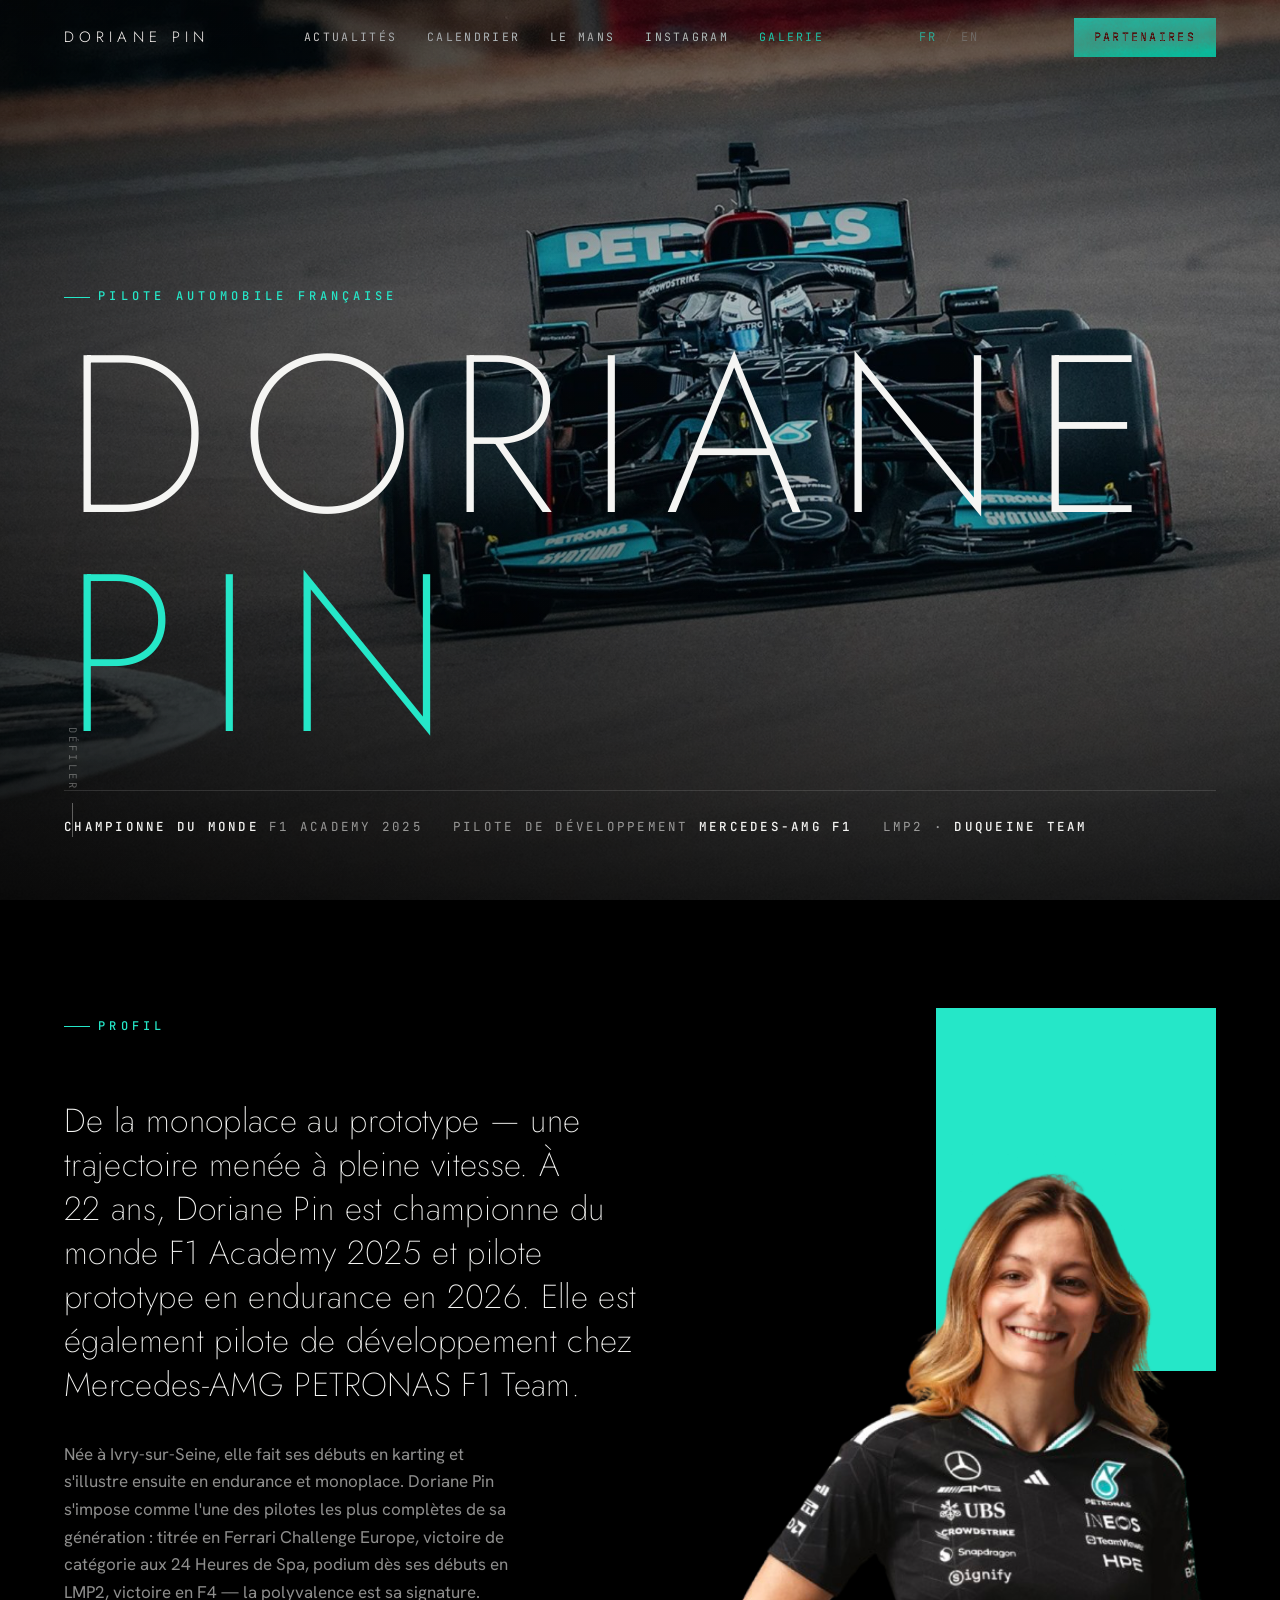
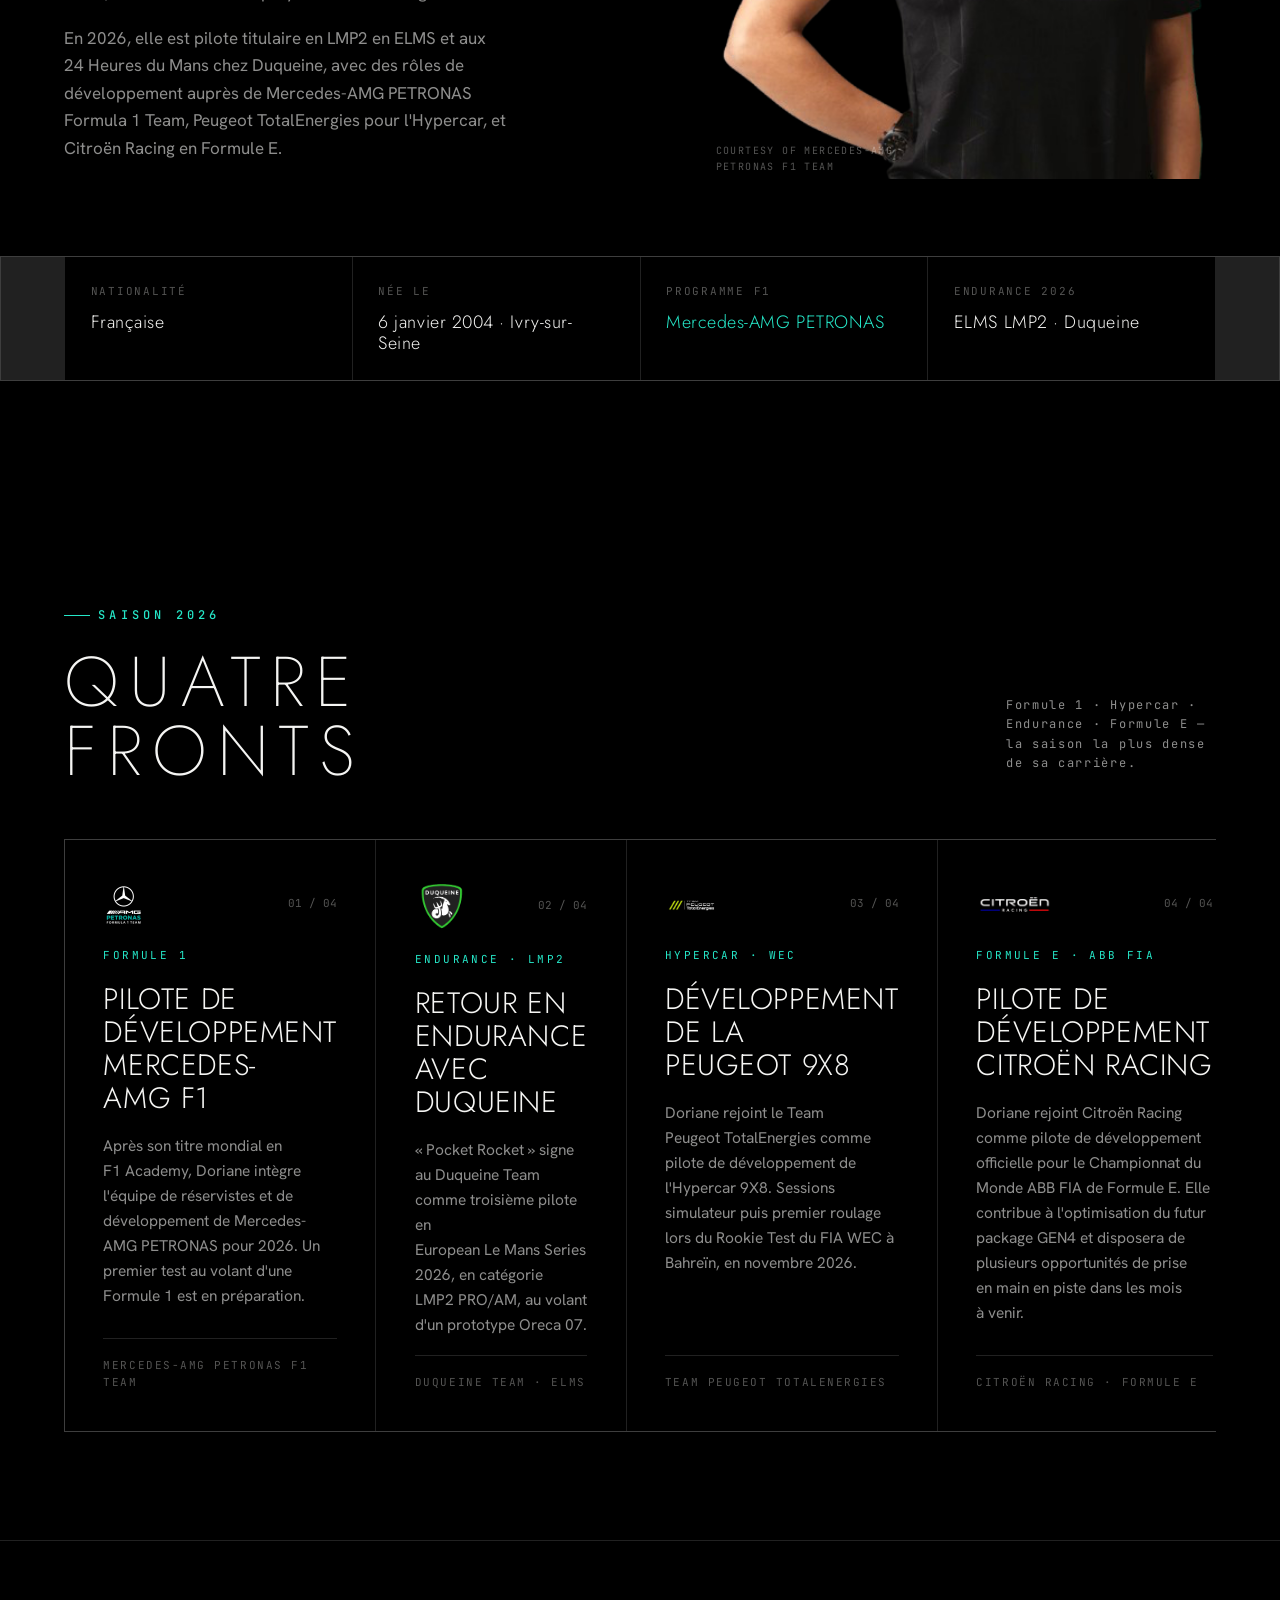
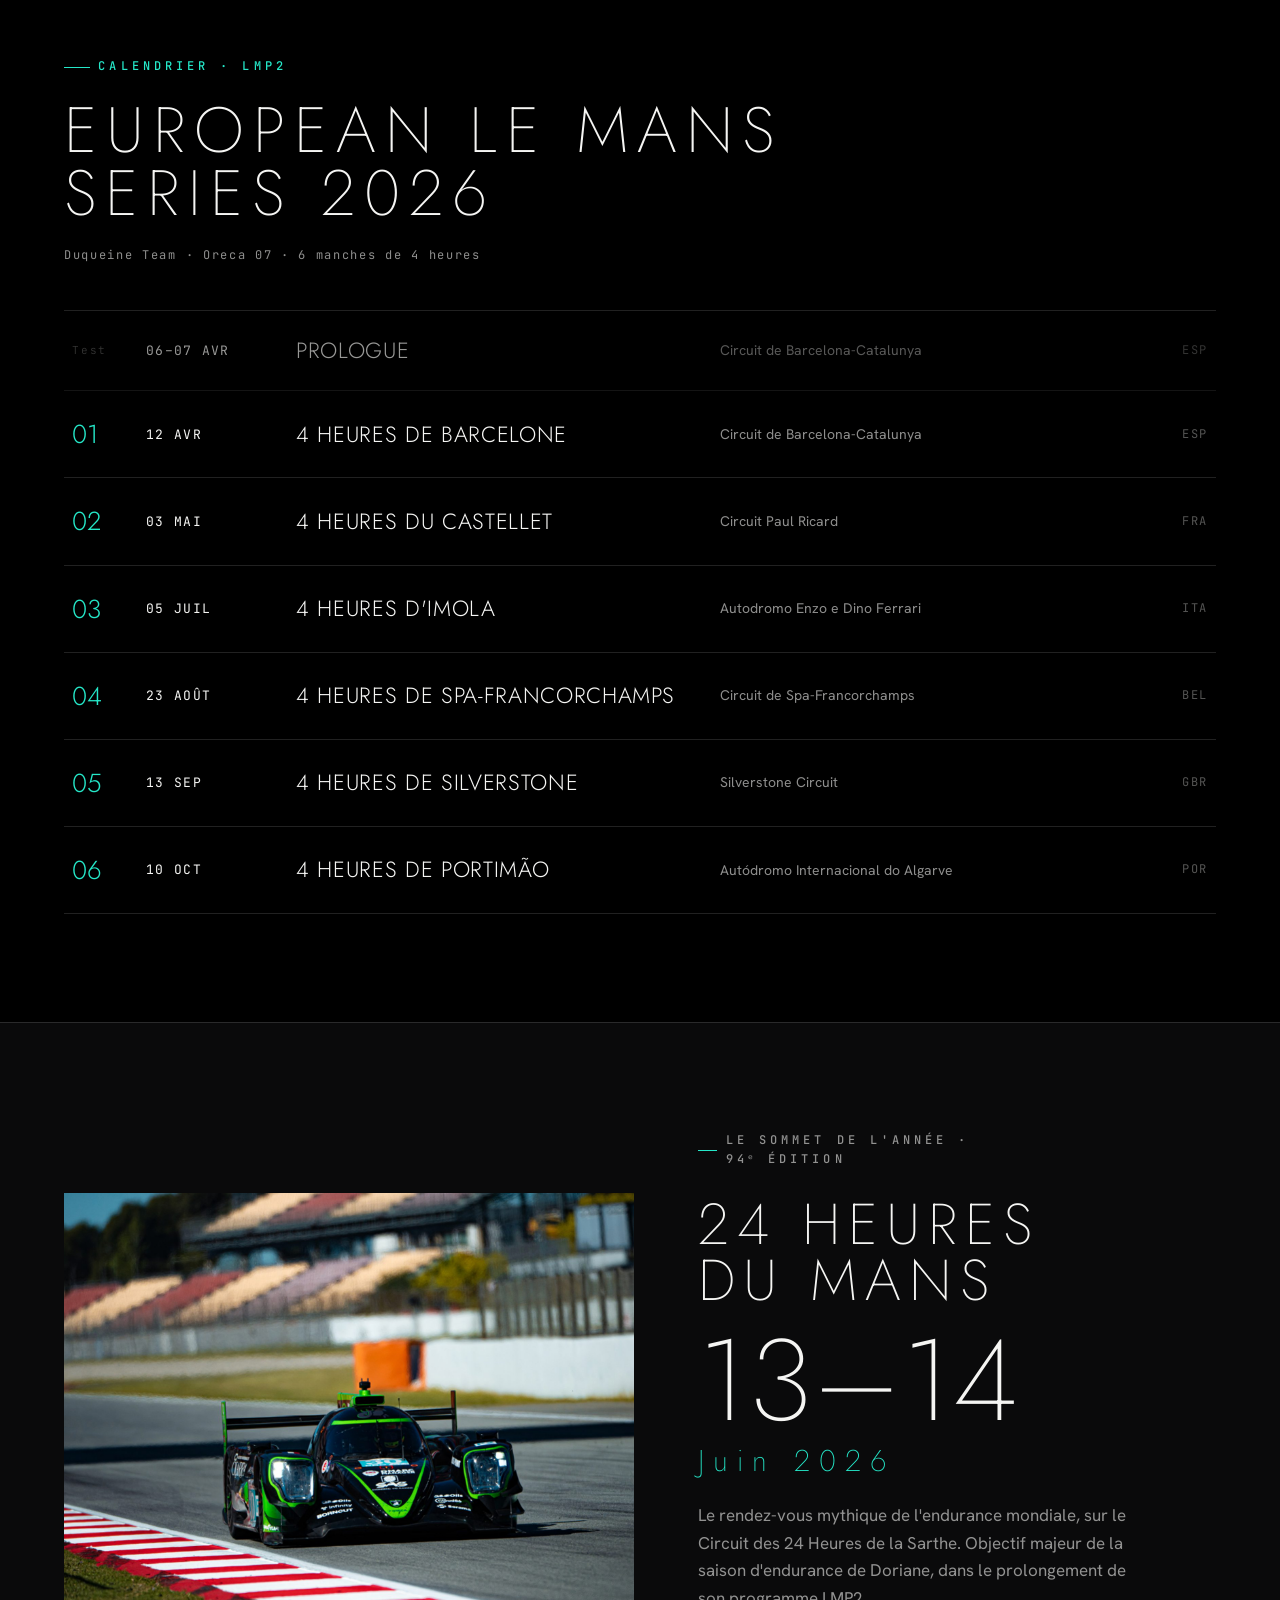
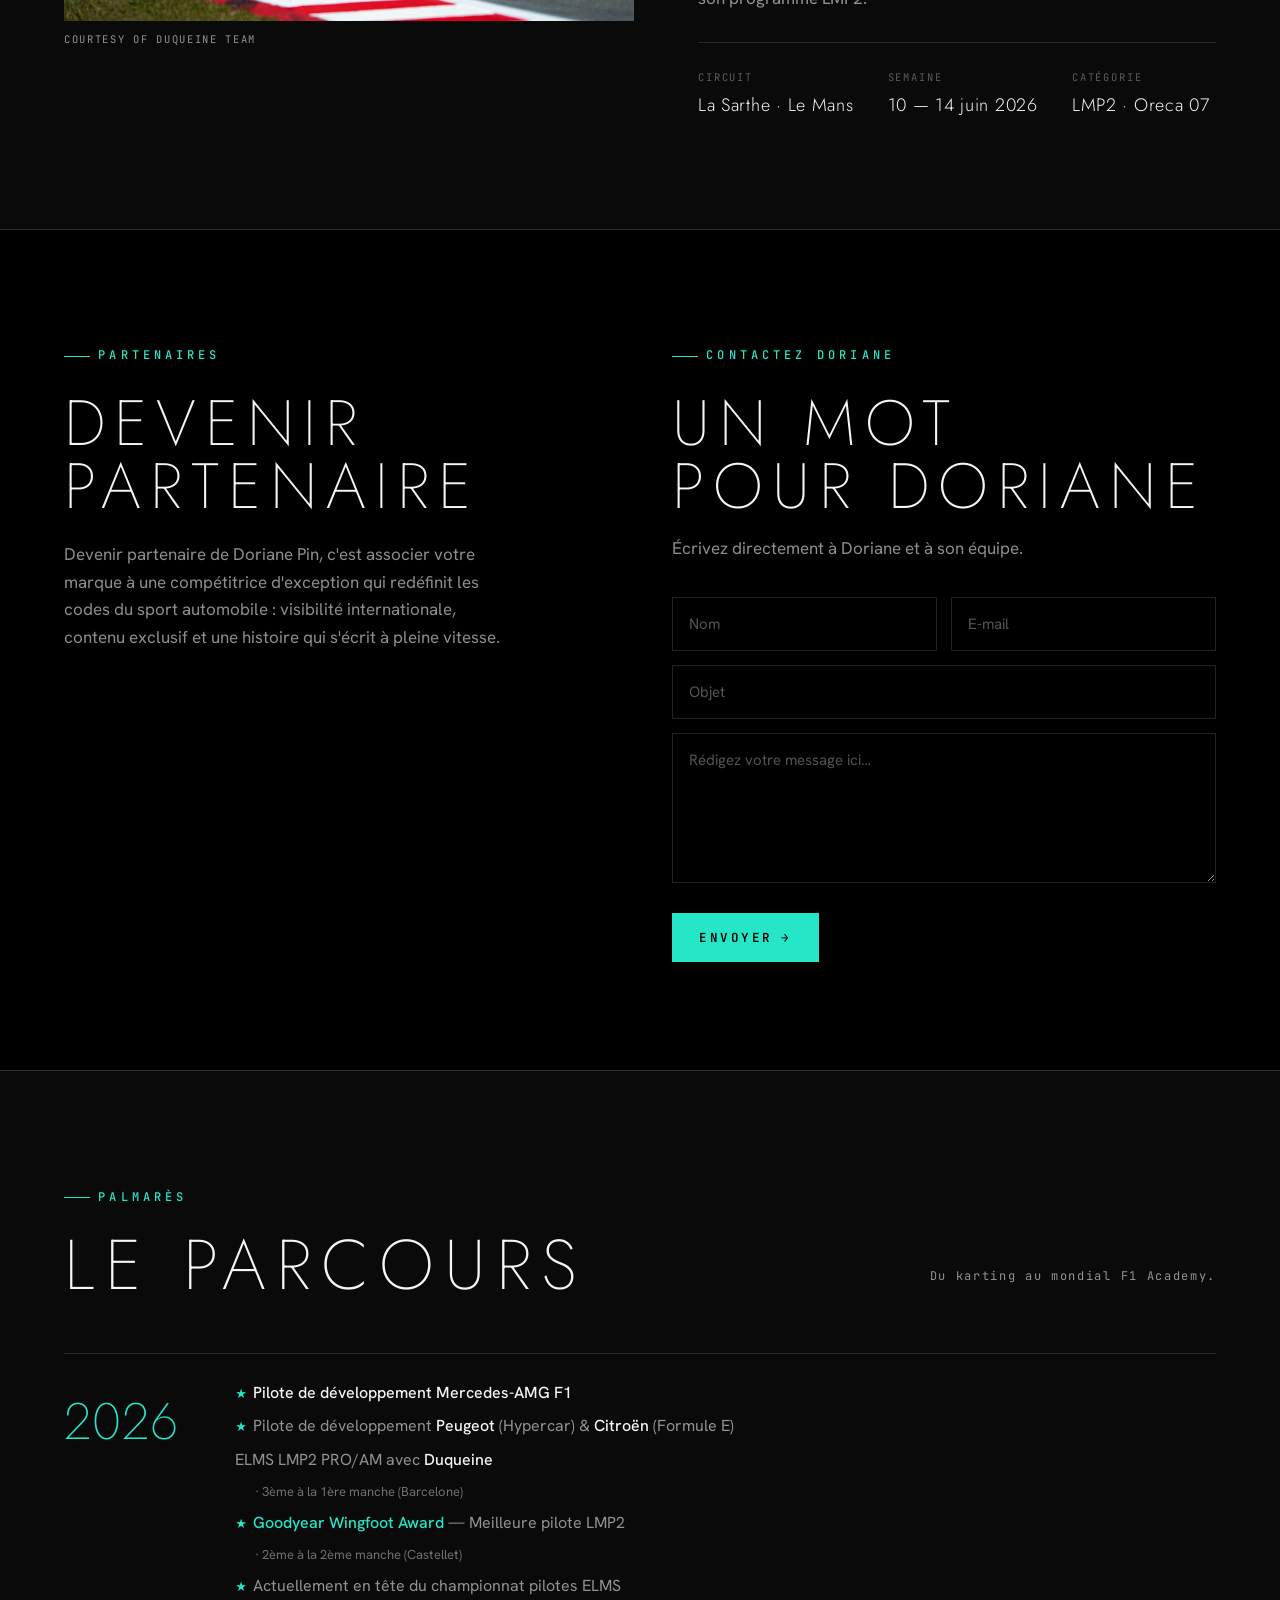
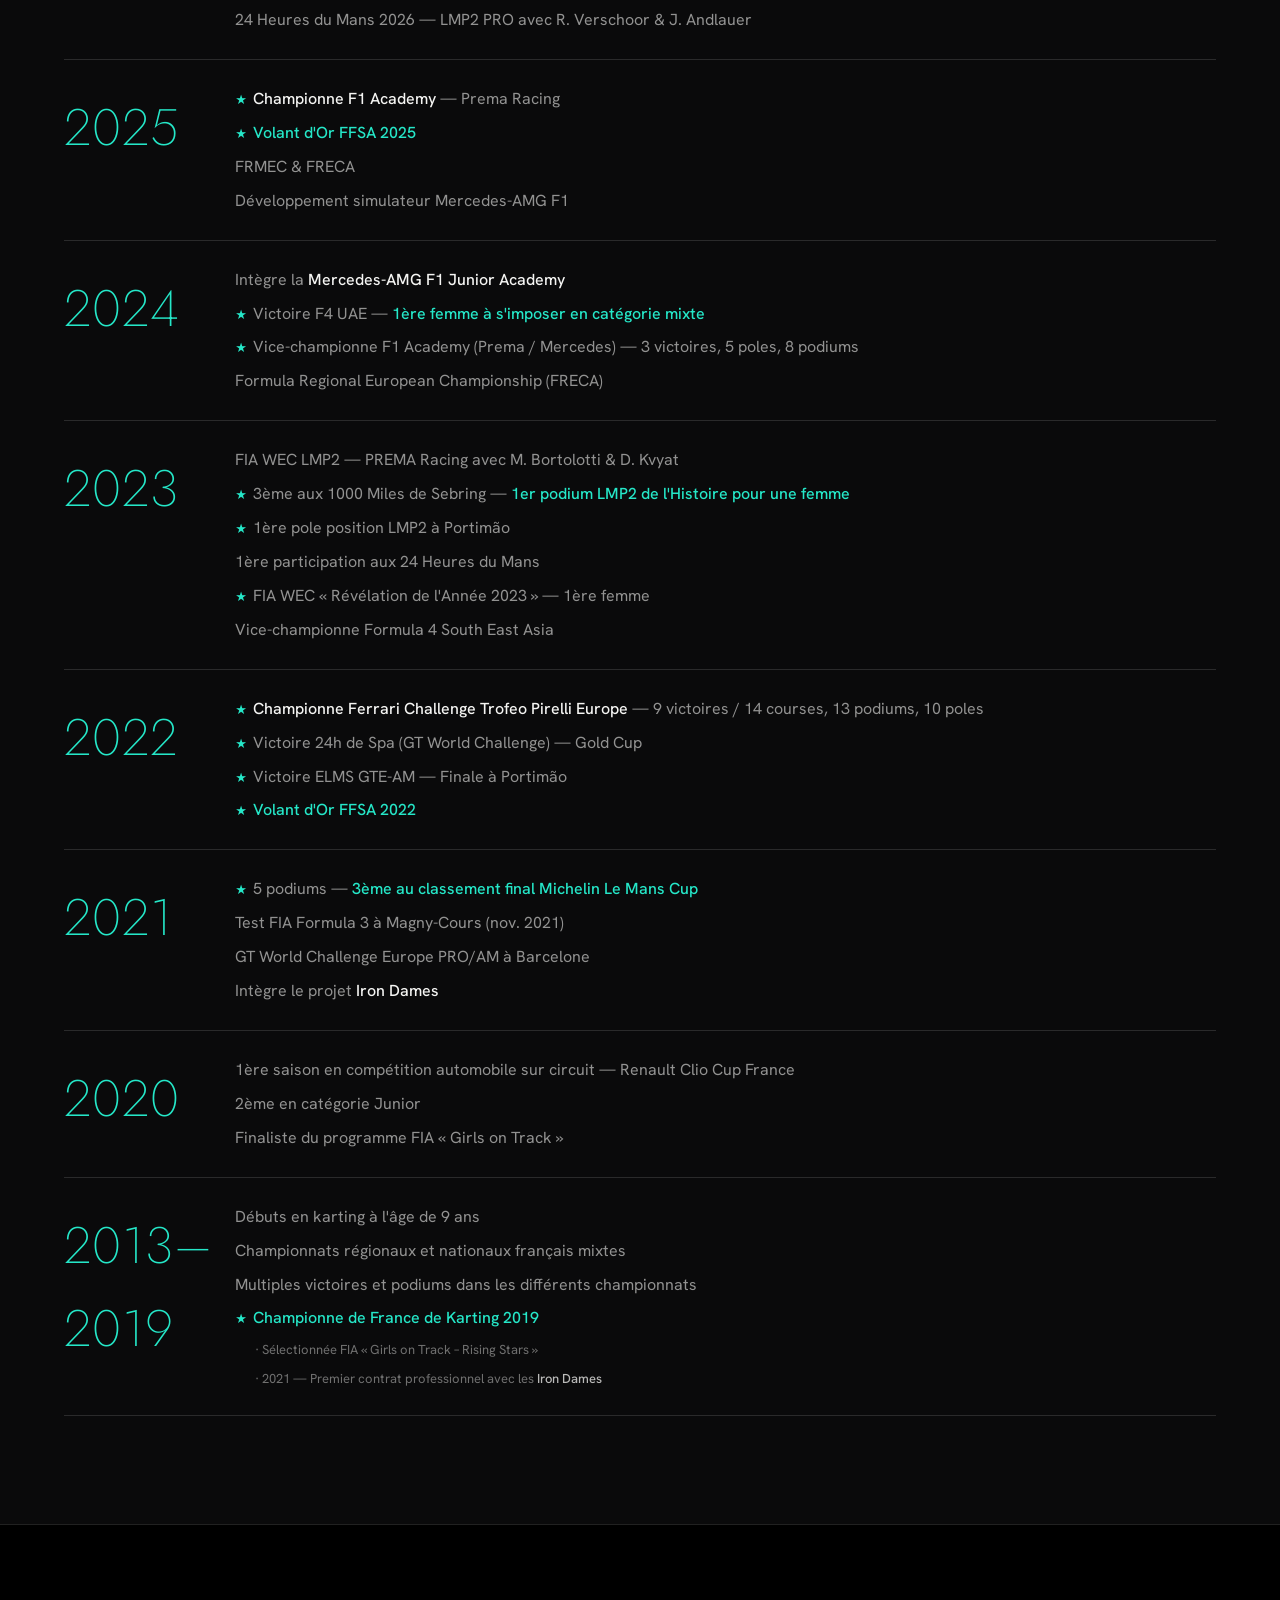
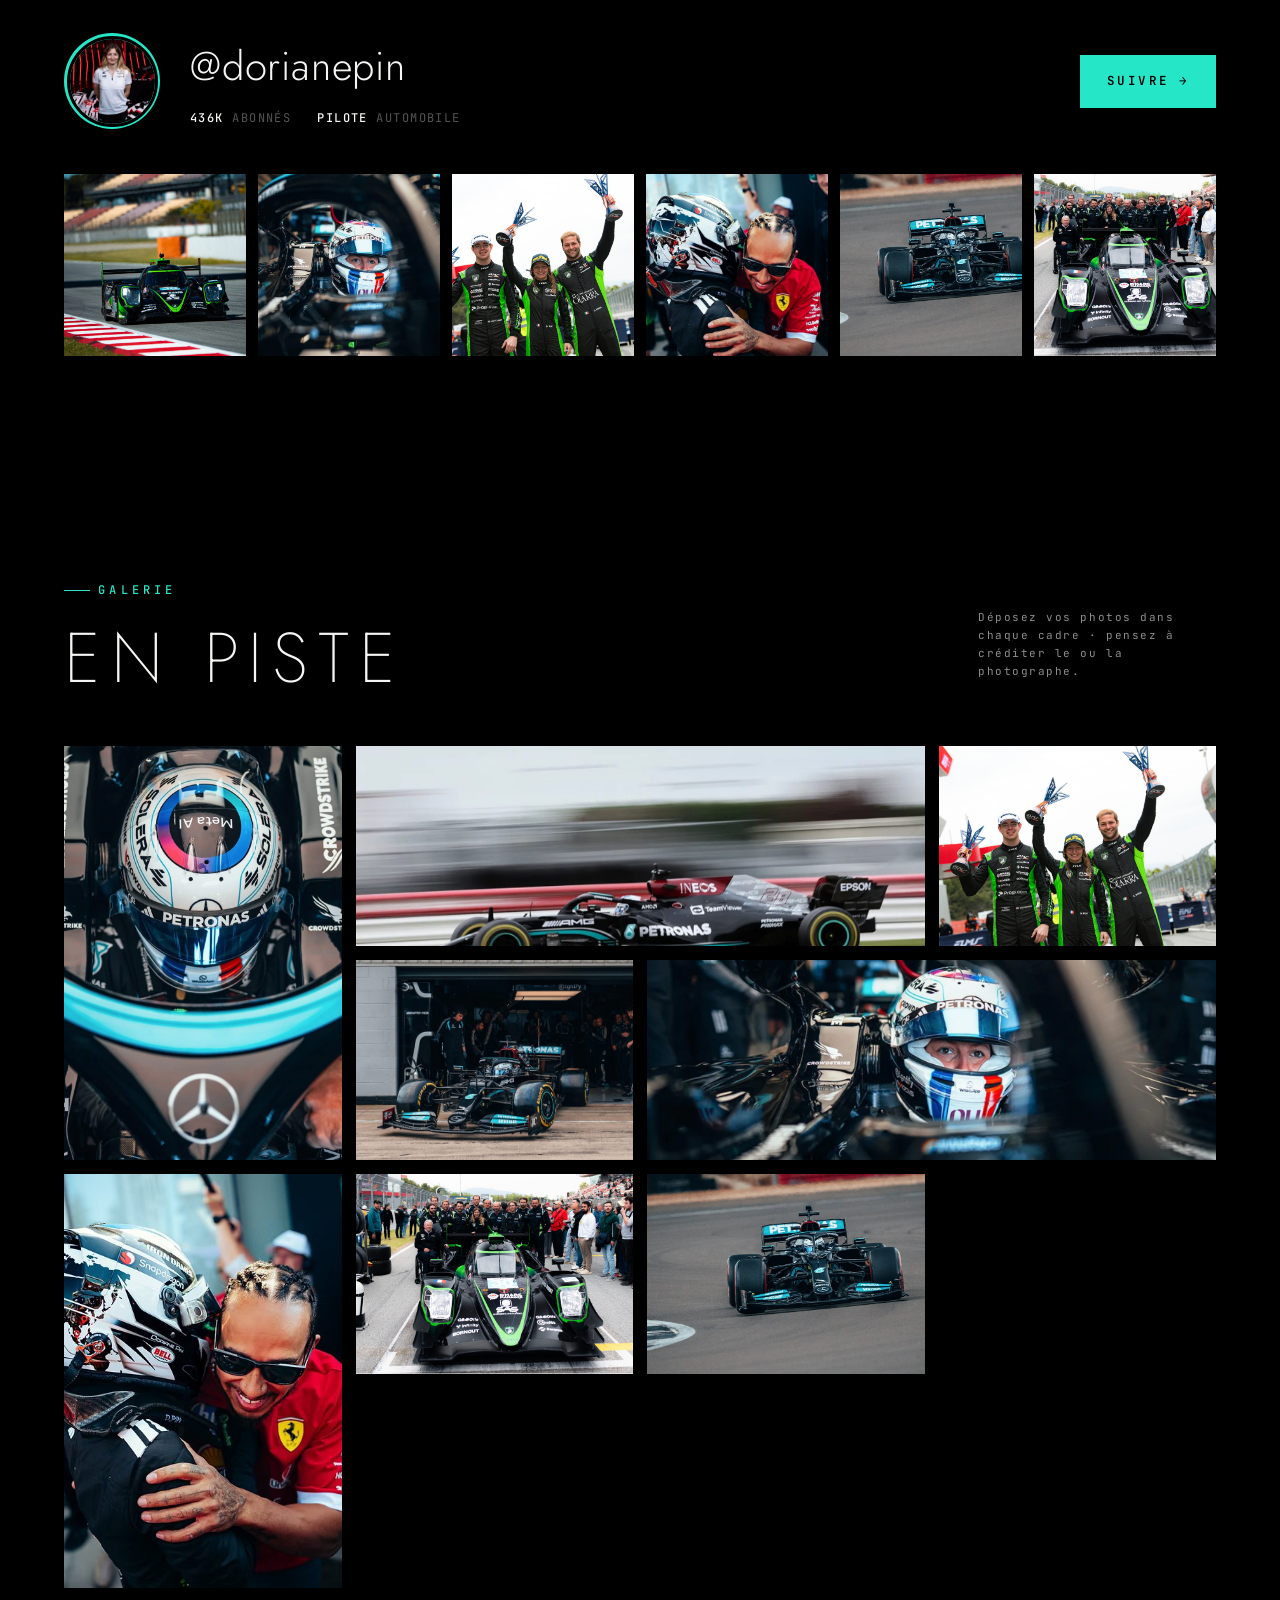
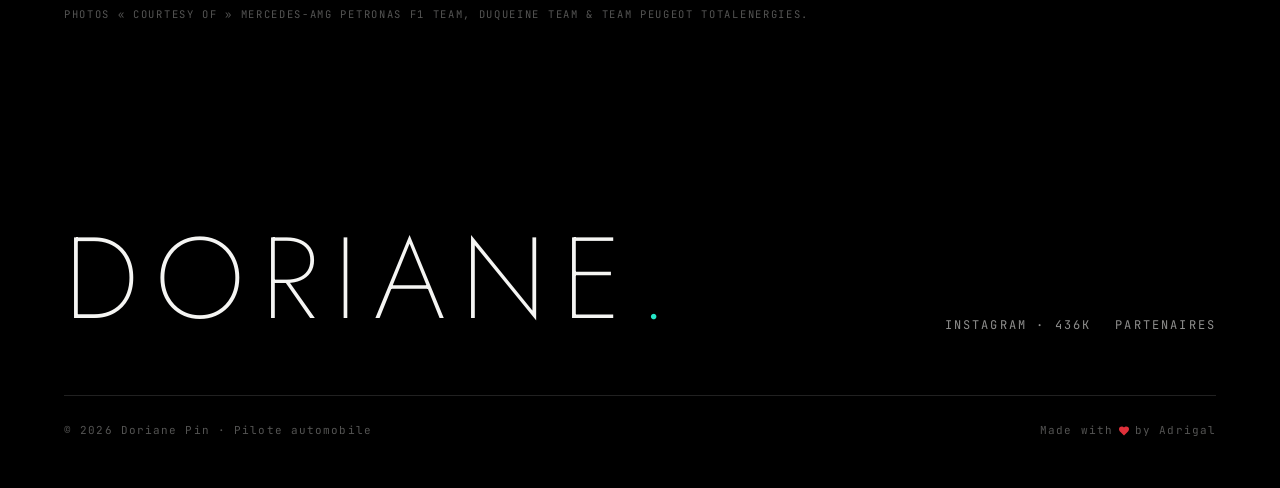
==== commit 10b45b40: "Add files via upload" ====
--- a/index.html
+++ b/index.html
@@ -8,6 +8,9 @@
 <meta name="robots" content="index, follow, max-image-preview:large" />
 <meta name="theme-color" content="#000000" />
 <link rel="canonical" href="https://dorianepin.netlify.app/" />
+<link rel="alternate" hreflang="fr" href="https://dorianepin.netlify.app/" />
+<link rel="alternate" hreflang="en" href="https://dorianepin.netlify.app/en.html" />
+<link rel="alternate" hreflang="x-default" href="https://dorianepin.netlify.app/" />
 <meta property="og:type" content="profile" />
 <meta property="og:site_name" content="Doriane Pin" />
 <meta property="og:title" content="Doriane Pin — Pilote automobile française" />
@@ -225,6 +228,9 @@
   .t-row ul { margin: 0; padding: 0; list-style: none; display: grid; gap: 8px; align-content: center; }
   .t-row li { font-size: 16px; color: var(--ink-dim); }
   .t-row li b { color: var(--ink); font-weight: 500; }
+  .t-row li .hl { color: var(--teal); font-weight: 500; }
+  .t-row li .star { color: var(--teal); margin-right: 6px; font-size: 13px; }
+  .t-row li.sub { font-size: 13px; padding-left: 20px; opacity: .75; }
   @media (max-width: 620px){ .t-row { grid-template-columns: 1fr; gap: 8px; } }
 
   /* ============== FOOTER ============== */
@@ -243,8 +249,7 @@
     display: none; flex-direction: column; gap: 6px; width: 44px; height: 44px;
     background: none; border: 0; cursor: pointer; padding: 0; align-items: center; justify-content: center; z-index: 70;
   }
-  .nav-toggle span { width: 26px; }
-  .nav-toggle span { display: block; height: 1.5px; width: 100%; background: #fff; transition: transform .4s, opacity .3s; }
+  .nav-toggle span { display: block; height: 1.5px; width: 18px; background: #fff; transition: transform .4s, opacity .3s; }
   .nav-toggle.open span:nth-child(1) { transform: translateY(7.5px) rotate(45deg); }
   .nav-toggle.open span:nth-child(2) { transform: translateY(-7.5px) rotate(-45deg); }
   .mobile-menu {
@@ -261,6 +266,13 @@
   }
   .mobile-menu a:active, .mobile-menu a.active { color: var(--teal); }
   @media (max-width: 760px){ .nav-toggle { display: flex; } }
+  .lang-switch { display: flex; align-items: center; gap: 8px; font-family: var(--f-mono); font-size: 12px; letter-spacing: .14em; }
+  .lang-switch a { color: var(--ink-faint); transition: color .3s; }
+  .lang-switch a.active { color: var(--teal); }
+  .lang-switch a:hover { color: var(--ink); }
+  .lang-switch span { color: var(--line); }
+  .mobile-menu .lang-switch { border-bottom: none; padding: 22px 0 0; font-size: 15px; gap: 12px; }
+  @media (max-width: 760px){ .nav .lang-switch { display: flex; order: 2; margin-left: 12px; } .nav-toggle { margin-left: auto; } }
 </style>
 </head>
 <body>
@@ -282,6 +294,7 @@
     <a href="#instagram">Instagram</a>
     <a href="#galerie">Galerie</a>
   </div>
+  <div class="lang-switch"><a href="index.html" class="active">FR</a><span>/</span><a href="en.html">EN</a></div>
   <a class="nav-cta" href="#partenaires">Partenaires</a>
   <button class="nav-toggle" id="navToggle" aria-label="Menu" aria-expanded="false"><span></span><span></span></button>
 </nav>
@@ -293,6 +306,7 @@
   <a href="#lemans">Le Mans</a>
   <a href="#instagram">Instagram</a>
   <a href="#galerie">Galerie</a>
+  <div class="lang-switch"><a href="index.html" class="active">FR</a><span>/</span><a href="en.html">EN</a></div>
 </div>
 
 <!-- ============ HERO ============ -->
@@ -517,30 +531,59 @@
     </div>
     <div class="timeline" data-reveal style="--d:60ms">
       <div class="t-row"><div class="yr">2026</div><ul>
-        <li>Pilote de développement <b>Mercedes-AMG PETRONAS F1 Team</b></li>
-        <li>Pilote de développement Hypercar <b>Peugeot TotalEnergies 9X8</b></li>
-        <li>ELMS <b>LMP2</b> avec le <b>Duqueine Team</b></li>
+        <li><span class="star">★</span><b>Pilote de développement Mercedes-AMG F1</b></li>
+        <li><span class="star">★</span>Pilote de développement <b>Peugeot</b> (Hypercar) &amp; <b>Citroën</b> (Formule E)</li>
+        <li>ELMS LMP2 PRO/AM avec <b>Duqueine</b></li>
+        <li class="sub">· 3ème à la 1ère manche (Barcelone)</li>
+        <li><span class="star">★</span><span class="hl">Goodyear Wingfoot Award</span> — Meilleure pilote LMP2</li>
+        <li class="sub">· 2ème à la 2ème manche (Castellet)</li>
+        <li><span class="star">★</span>Actuellement en tête du championnat pilotes ELMS</li>
+        <li>24 Heures du Mans 2026 — LMP2 PRO avec R. Verschoor &amp; J. Andlauer</li>
       </ul></div>
       <div class="t-row"><div class="yr">2025</div><ul>
-        <li><b>Championne du monde F1 Academy</b> — titre décroché à Las Vegas</li>
-        <li>Deux saisons en F1 Academy : 7 victoires, 9 podiums, 5 pole positions</li>
+        <li><span class="star">★</span><b>Championne F1 Academy</b> — Prema Racing</li>
+        <li><span class="star">★</span><span class="hl">Volant d'Or FFSA 2025</span></li>
+        <li>FRMEC &amp; FRECA</li>
+        <li>Développement simulateur Mercedes-AMG F1</li>
       </ul></div>
       <div class="t-row"><div class="yr">2024</div><ul>
-        <li>Intègre le <b>programme junior Mercedes-AMG F1</b></li>
-        <li>F1 Academy avec Prema · <b>Formule Régionale Européenne (FRECA)</b> avec les Iron Dames</li>
-        <li>WEC <b>LMGT3</b> avec les Iron Dames</li>
+        <li>Intègre la <b>Mercedes-AMG F1 Junior Academy</b></li>
+        <li><span class="star">★</span>Victoire F4 UAE — <span class="hl">1ère femme à s'imposer en catégorie mixte</span></li>
+        <li><span class="star">★</span>Vice-championne F1 Academy (Prema / Mercedes) — 3 victoires, 5 poles, 8 podiums</li>
+        <li>Formula Regional European Championship (FRECA)</li>
       </ul></div>
       <div class="t-row"><div class="yr">2023</div><ul>
-        <li>WEC <b>LMP2</b> avec Prema Racing · <b>podium dès ses débuts</b> (1000 Miles de Sebring)</li>
-        <li><b>Révélation de l'année</b> du WEC · 24 Heures du Mans du Centenaire</li>
+        <li>FIA WEC LMP2 — PREMA Racing avec M. Bortolotti &amp; D. Kvyat</li>
+        <li><span class="star">★</span>3ème aux 1000 Miles de Sebring — <span class="hl">1er podium LMP2 de l'Histoire pour une femme</span></li>
+        <li><span class="star">★</span>1ère pole position LMP2 à Portimão</li>
+        <li>1ère participation aux 24 Heures du Mans</li>
+        <li><span class="star">★</span>FIA WEC « Révélation de l'Année 2023 » — 1ère femme</li>
+        <li>Vice-championne Formula 4 South East Asia</li>
       </ul></div>
       <div class="t-row"><div class="yr">2022</div><ul>
-        <li><b>Championne Ferrari Challenge Europe</b> Trofeo Pirelli</li>
-        <li>Vainqueur de catégorie (Gold) aux <b>24 Heures de Spa</b> · débuts en WEC</li>
+        <li><span class="star">★</span><b>Championne Ferrari Challenge Trofeo Pirelli Europe</b> — 9 victoires / 14 courses, 13 podiums, 10 poles</li>
+        <li><span class="star">★</span>Victoire 24h de Spa (GT World Challenge) — Gold Cup</li>
+        <li><span class="star">★</span>Victoire ELMS GTE-AM — Finale à Portimão</li>
+        <li><span class="star">★</span><span class="hl">Volant d'Or FFSA 2022</span></li>
       </ul></div>
-      <div class="t-row"><div class="yr">2019</div><ul>
-        <li><b>Championne de France de karting</b> · sélectionnée FIA « Girls on Track – Rising Stars »</li>
-        <li>2021 — Premier contrat professionnel avec les <b>Iron Dames</b></li>
+      <div class="t-row"><div class="yr">2021</div><ul>
+        <li><span class="star">★</span>5 podiums — <span class="hl">3ème au classement final Michelin Le Mans Cup</span></li>
+        <li>Test FIA Formula 3 à Magny-Cours (nov. 2021)</li>
+        <li>GT World Challenge Europe PRO/AM à Barcelone</li>
+        <li>Intègre le projet <b>Iron Dames</b></li>
+      </ul></div>
+      <div class="t-row"><div class="yr">2020</div><ul>
+        <li>1ère saison en compétition automobile sur circuit — Renault Clio Cup France</li>
+        <li>2ème en catégorie Junior</li>
+        <li>Finaliste du programme FIA « Girls on Track »</li>
+      </ul></div>
+      <div class="t-row"><div class="yr">2013–2019</div><ul>
+        <li>Débuts en karting à l'âge de 9 ans</li>
+        <li>Championnats régionaux et nationaux français mixtes</li>
+        <li>Multiples victoires et podiums dans les différents championnats</li>
+        <li><span class="star">★</span><span class="hl">Championne de France de Karting 2019</span></li>
+        <li class="sub">· Sélectionnée FIA « Girls on Track – Rising Stars »</li>
+        <li class="sub">· 2021 — Premier contrat professionnel avec les <b>Iron Dames</b></li>
       </ul></div>
     </div>
   </div>
@@ -609,7 +652,7 @@
     </div>
     <div class="foot-bottom">
       <span>© 2026 Doriane Pin · Pilote automobile</span>
-      <span>Site one-pager · Maquette de présentation</span>
+      <a href="https://www.adrigal.website" target="_blank" rel="noopener" style="display:inline-flex;align-items:center;gap:5px;font-family:var(--f-mono);font-size:11px;letter-spacing:.1em;color:var(--ink-faint);transition:color .3s;" onmouseover="this.style.color='var(--teal)'" onmouseout="this.style.color='var(--ink-faint)'">Made with <svg width="12" height="12" viewBox="0 0 24 24" fill="#e0303a" stroke="#e0303a" stroke-width="0"><path d="M19 14c1.49-1.46 3-3.21 3-5.5A5.5 5.5 0 0 0 16.5 3c-1.76 0-3 .5-4.5 2-1.5-1.5-2.74-2-4.5-2A5.5 5.5 0 0 0 2 8.5c0 2.3 1.5 4.05 3 5.5l7 7Z"/></svg> by Adrigal</a>
     </div>
   </div>
 </footer>
